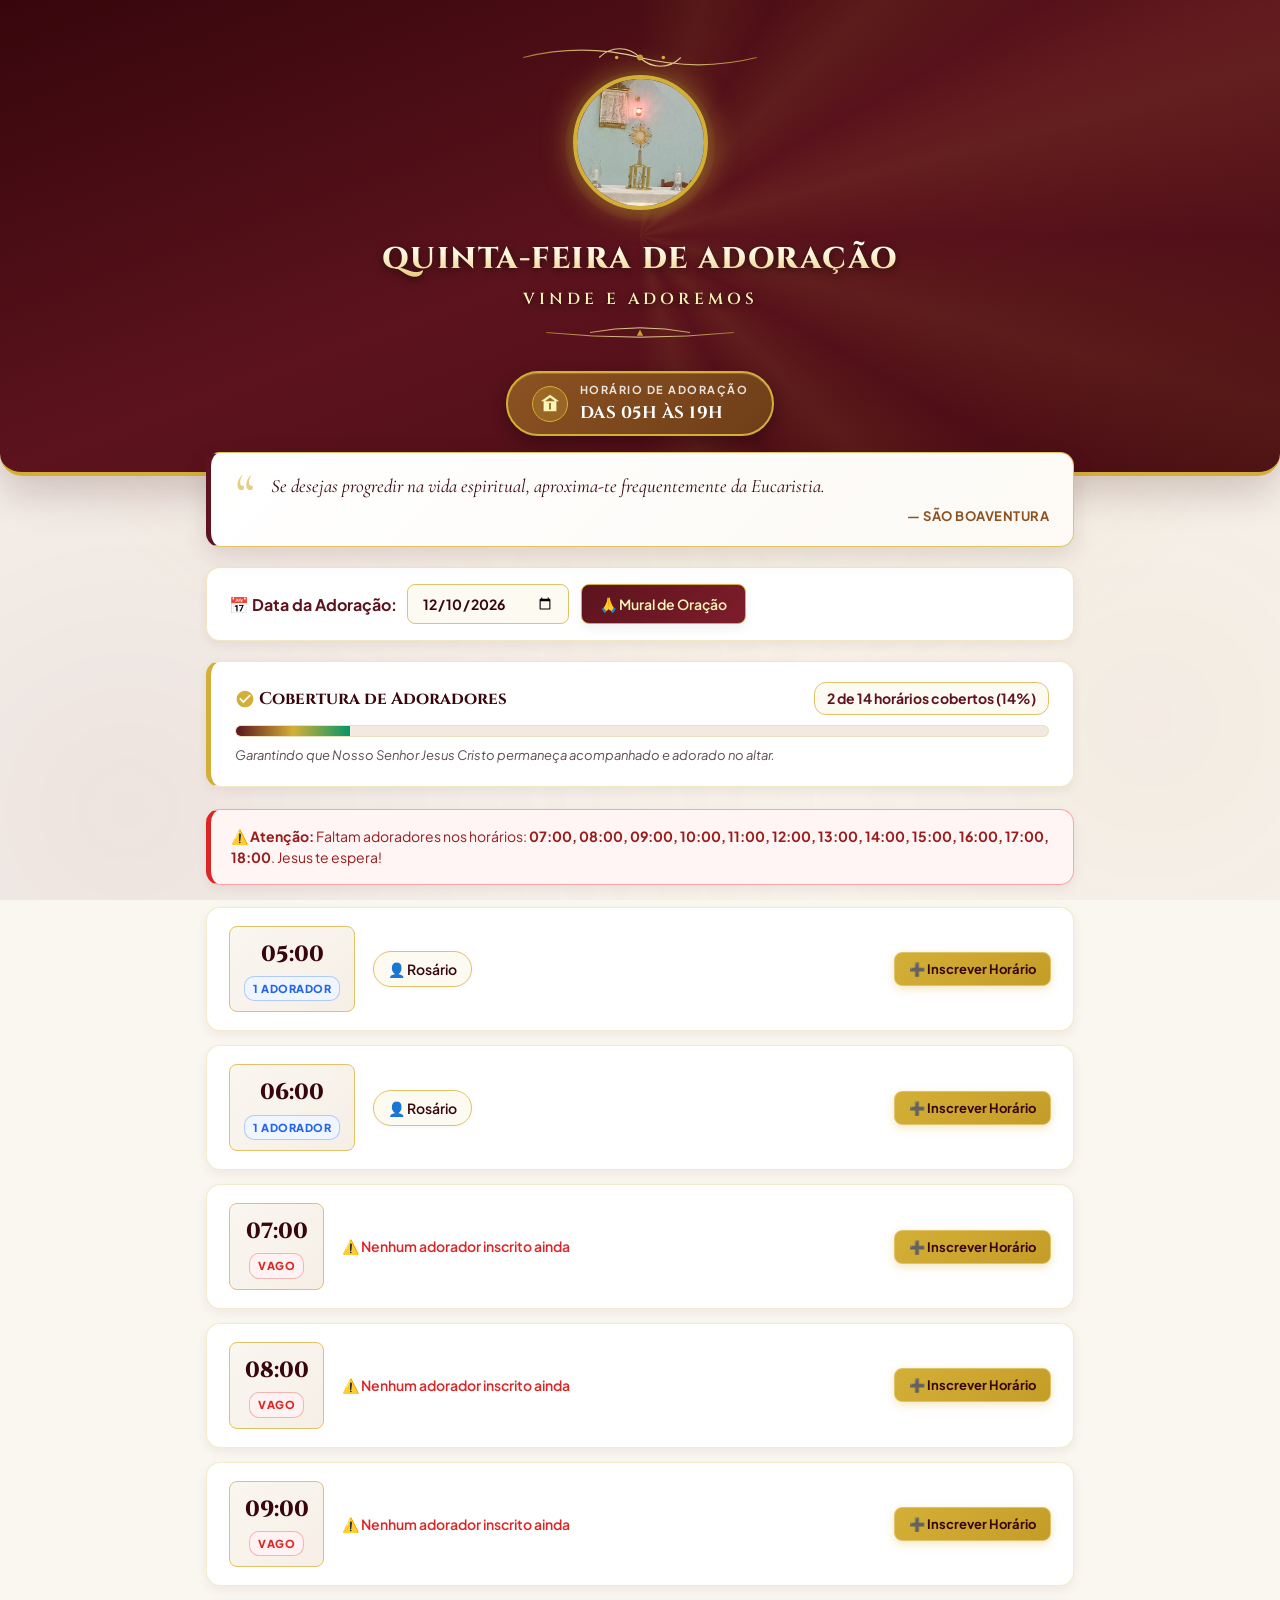
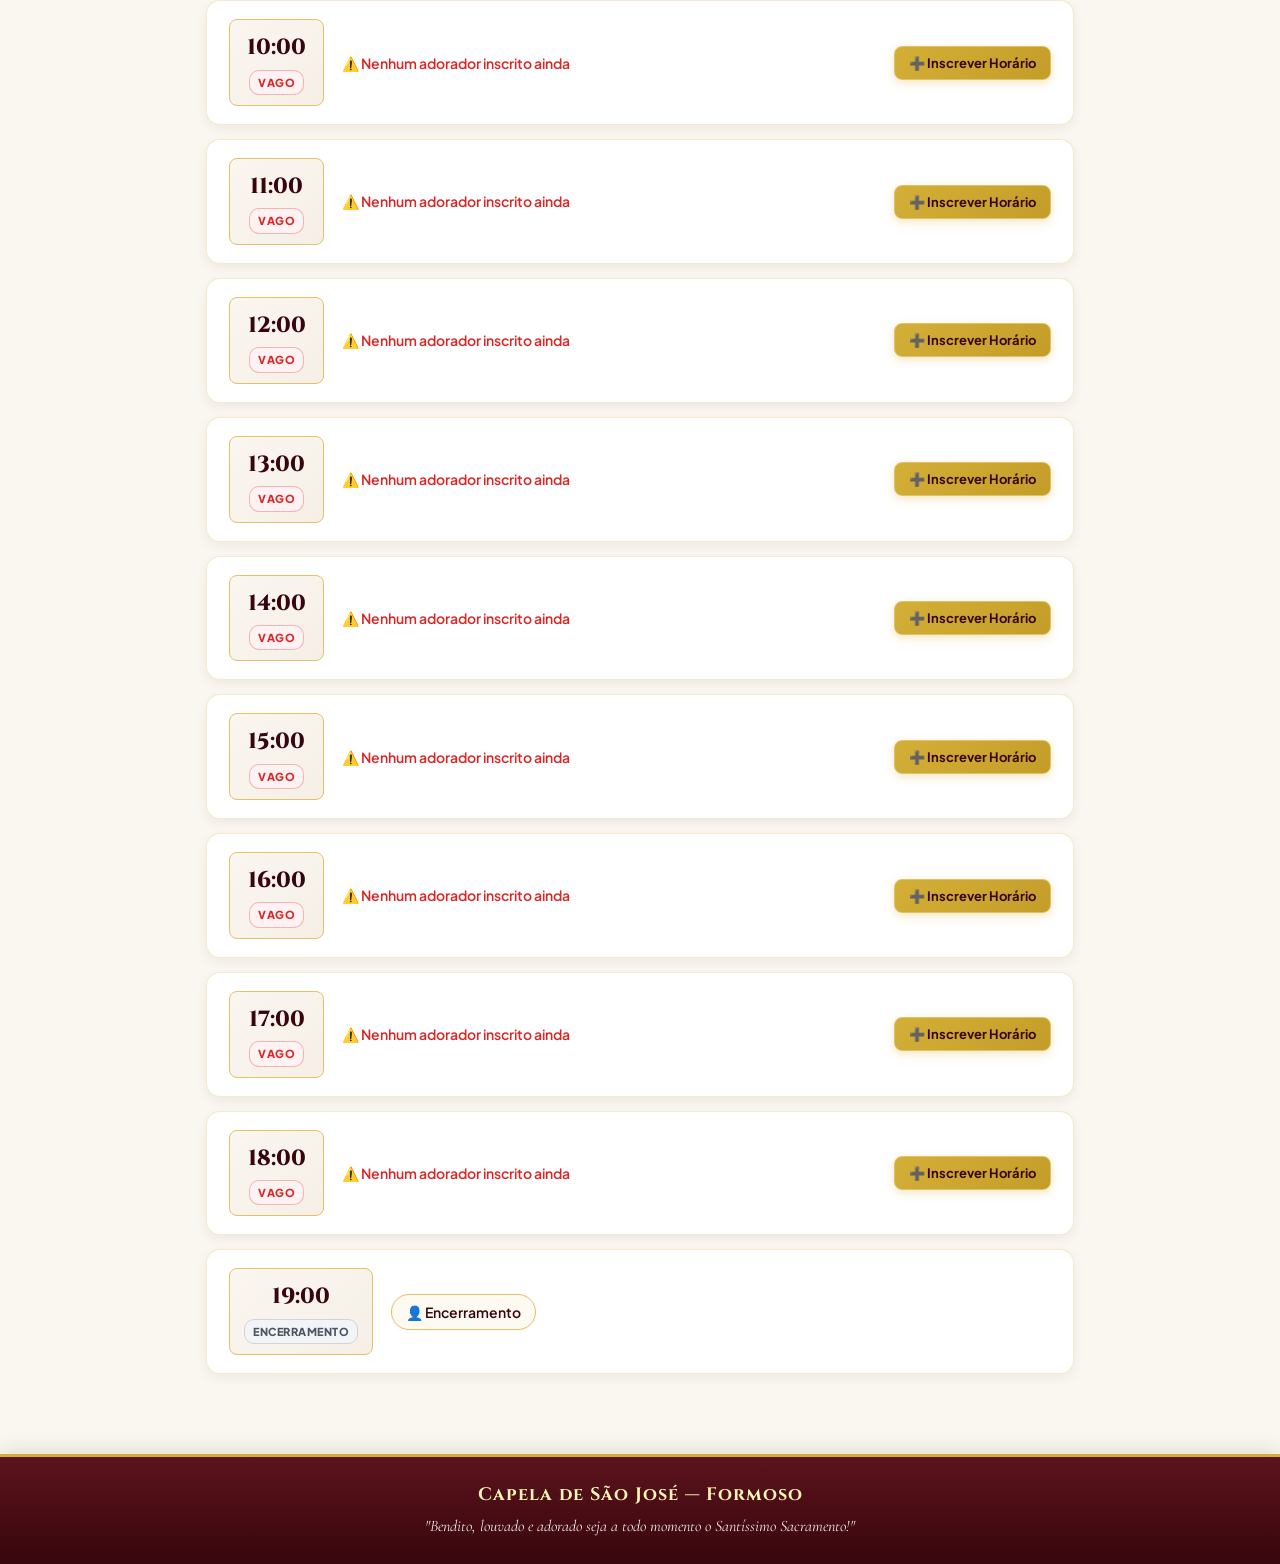
==== index.html @ 73088eb5 "Add Mural de Oracao feature" ====
<!DOCTYPE html>
<html lang="pt-BR">
<head>
  <meta charset="UTF-8">
  <meta name="viewport" content="width=device-width, initial-scale=1.0, maximum-scale=1.0, user-scalable=no">
  <title>Quinta-feira de Adoração - Capela de São José (Formoso)</title>
  <meta name="description" content="Escala de Horários de Adoração ao Santíssimo Sacramento - Capela de São José (Comunidade do Formoso)">
  <meta name="theme-color" content="#4a0a13">
  <meta name="apple-mobile-web-app-capable" content="yes">
  <meta name="apple-mobile-web-app-status-bar-style" content="black-translucent">
  <meta name="apple-mobile-web-app-title" content="Adoração Formoso">
  <link rel="apple-touch-icon" href="assets/custodia.jpg">
  <link rel="preconnect" href="https://fonts.googleapis.com">
  <link rel="preconnect" href="https://fonts.gstatic.com" crossorigin>
  <link href="https://fonts.googleapis.com/css2?family=Cinzel:wght@500;600;700;800;900&family=Cormorant+Garamond:ital,wght@0,500;0,600;0,700;1,400;1,600&family=Plus+Jakarta+Sans:wght@400;500;600;700&display=swap" rel="stylesheet">
  <link rel="stylesheet" href="css/styles.css">
  <link rel="icon" href="assets/custodia.jpg" type="image/jpeg">
</head>
<body>

  <!-- Header Banner with Sacred Monstrance & Arabesques -->
  <header class="header-banner">
    <div class="divine-rays"></div>
    <div class="header-content">
      
      <!-- Top Flourish -->
      <div class="flourish-divider">
        <svg viewBox="0 0 500 60" class="svg-flourish">
          <path d="M 50,30 Q 150,5 250,30 Q 350,55 450,30 M 180,30 C 200,10 230,10 250,30 C 270,50 300,50 320,30" stroke="url(#goldGrad)" stroke-width="2" fill="none"/>
          <circle cx="250" cy="30" r="5" fill="#d4af37"/>
          <circle cx="210" cy="30" r="3" fill="#e5be48"/>
          <circle cx="290" cy="30" r="3" fill="#e5be48"/>
          <defs>
            <linearGradient id="goldGrad" x1="0%" y1="0%" x2="100%" y2="0%">
              <stop offset="0%" stop-color="#b38728"/>
              <stop offset="50%" stop-color="#fbf5b7"/>
              <stop offset="100%" stop-color="#b38728"/>
            </linearGradient>
          </defs>
        </svg>
      </div>

      <div class="monstrance-container">
        <div class="monstrance-halo"></div>
        <img src="assets/custodia.jpg" alt="Santíssimo Sacramento - Custódia de Adoração" class="monstrance-img">
      </div>

      <h1 class="header-title">Quinta-feira de Adoração</h1>
      <div class="header-subtitle-wrapper">
        <span class="vinde-adoremos">VINDE E ADOREMOS</span>
        <div id="adminHeaderBadge" style="display: none;" class="admin-badge">🔑 Painel do Administrador</div>
      </div>

      <!-- Bottom Flourish -->
      <div class="flourish-divider bottom-flourish">
        <svg viewBox="0 0 500 40" class="svg-flourish">
          <path d="M 100,20 Q 250,35 400,20 M 170,20 Q 250,5 330,20" stroke="url(#goldGrad)" stroke-width="1.5" fill="none"/>
          <polygon points="250,15 255,25 245,25" fill="#d4af37"/>
        </svg>
      </div>

      <!-- Schedule Pill Badge from Photo -->
      <div class="schedule-pill-badge">
        <div class="pill-icon">
          <svg viewBox="0 0 24 24" width="22" height="22" fill="currentColor">
            <path d="M12 2L2 9h3v11h14V9h3L12 2zm0 2.8L17.5 9H6.5L12 4.8zM11 11h2v7h-2v-7z"/>
          </svg>
        </div>
        <div class="pill-text">
          <span class="pill-label">HORÁRIO DE ADORAÇÃO</span>
          <span class="pill-time">DAS 05H ÀS 19H</span>
        </div>
      </div>

    </div>
  </header>

  <main class="container">

    <!-- Saint Quote Banner (São Boaventura Inspired by Photo) -->
    <section class="saint-quote-card">
      <div class="quote-icon">“</div>
      <div class="quote-content">
        <p class="quote-text" id="quoteText">Se desejas progredir na vida espiritual, aproxima-te frequentemente da Eucaristia.</p>
        <span class="quote-author" id="quoteAuthor">— São Boaventura</span>
      </div>
      <button id="editQuoteBtn" class="btn-edit-quote" style="display: none;" title="Editar Frase">
        ✏️ Editar Frase
      </button>
    </section>

    <!-- Controls & Actions -->
    <section class="control-bar">
      <div class="control-left">
        <div class="date-selector">
          <label for="adoracaoDate">📅 Data da Adoração:</label>
          <input type="date" id="adoracaoDate">
        </div>
        <button id="viewIntentionsBtn" class="btn btn-mural" title="Ver Pedidos e Intenções de Oração">
          🙏 Mural de Oração
        </button>
      </div>

      <div class="action-buttons" id="adminActionButtons" style="display: none;">
        <button id="shareWpBtn" class="btn btn-whatsapp" title="Compartilhar lista no WhatsApp">
          📱 Enviar no WhatsApp
        </button>
        <button id="resetBtn" class="btn btn-outline btn-reset" title="Restaurar horários padrão">
          🔄 Restaurar
        </button>
      </div>
    </section>

    <!-- Stats & Coverage Progress -->
    <section class="stats-card">
      <div class="stats-header">
        <span class="stats-title">
          <svg viewBox="0 0 24 24" width="20" height="20" fill="#d4af37" style="vertical-align: sub; margin-right: 4px;">
            <path d="M12 2C6.48 2 2 6.48 2 12s4.48 10 10 10 10-4.48 10-10S17.52 2 12 2zm-2 15l-5-5 1.41-1.41L10 14.17l7.59-7.59L19 8l-9 9z"/>
          </svg>
          Cobertura de Adoradores
        </span>
        <span class="stats-count" id="statsCount">Carregando...</span>
      </div>
      <div class="progress-bar-bg">
        <div class="progress-bar-fill" id="progressFill"></div>
      </div>
      <div class="stats-subtext">Garantindo que Nosso Senhor Jesus Cristo permaneça acompanhado e adorado no altar.</div>
    </section>

    <!-- Alert Banner for Missing Hours -->
    <div id="alertBanner" class="alert-divine-card" style="display: none;">
    </div>

    <!-- Time Slots List -->
    <section class="slots-container" id="slotsList">
      <!-- Dynamic slot cards loaded via JS -->
    </section>

  </main>

  <!-- Divine Footer -->
  <footer class="divine-footer">
    <div class="footer-content">
      <p class="chapel-name">Capela de São José — Formoso</p>
      <p class="footer-blessing">"Bendito, louvado e adorado seja a todo momento o Santíssimo Sacramento!"</p>
    </div>
  </footer>

  <!-- Modal Booking Dialog -->
  <div class="modal-overlay" id="bookingModal">
    <div class="modal-card">
      <div class="modal-header">
        <h3>Inscrever-se para a Adoração</h3>
        <button class="close-btn" id="closeModalBtn">&times;</button>
      </div>
      <form id="bookingForm">
        <div class="modal-body">
          <p class="modal-intro">
            Você está se inscrevendo para adorar a Jesus às <strong id="modalSlotTime"></strong>.
          </p>

          <div class="form-group">
            <label for="adorerName">Nome *</label>
            <input type="text" id="adorerName" placeholder="Ex: Maria da Silva" required autocomplete="name">
          </div>

          <div class="form-group">
            <label for="adorerIntention">Intenção de Oração (Opcional)</label>
            <textarea id="adorerIntention" rows="2" placeholder="Ex: Pelas famílias, pelos doentes da nossa comunidade..."></textarea>
          </div>
        </div>
        <div class="modal-footer">
          <button type="button" class="btn btn-outline" id="cancelModalBtn">Cancelar</button>
          <button type="submit" class="btn btn-gold"> Confirmar Agendamento</button>
        </div>
      </form>
    </div>
  </div>

  <!-- Modal Quote Edit Dialog -->
  <div class="modal-overlay" id="quoteModal">
    <div class="modal-card">
      <div class="modal-header">
        <h3>Editar Frase de Oração</h3>
        <button class="close-btn" id="closeQuoteModalBtn">&times;</button>
      </div>
      <form id="quoteForm">
        <div class="modal-body">
          <div class="form-group">
            <label for="editQuoteText">Frase de Inspiração *</label>
            <textarea id="editQuoteText" rows="3" required placeholder="Digite a frase inspiradora..."></textarea>
          </div>

          <div class="form-group">
            <label for="editQuoteAuthor">Autor / Santo *</label>
            <input type="text" id="editQuoteAuthor" required placeholder="Ex: São Padre Pio">
          </div>
        </div>
        <div class="modal-footer">
          <button type="button" class="btn btn-outline" id="cancelQuoteModalBtn">Cancelar</button>
          <button type="submit" class="btn btn-gold">Salvar Frase</button>
        </div>
      </form>
    </div>
  </div>

  <!-- Modal Mural de Oração / Pedidos e Intenções -->
  <div class="modal-overlay" id="intentionsModal">
    <div class="modal-card modal-card-lg">
      <div class="modal-header">
        <h3>🙏 Mural de Pedidos de Oração</h3>
        <button class="close-btn" id="closeIntentionsModalBtn">&times;</button>
      </div>
      <div class="modal-body">
        <!-- Banner de sucesso pós-agendamento -->
        <div id="bookingSuccessNotice" class="booking-success-banner" style="display: none;">
          <div class="success-icon">✨</div>
          <div class="success-text">
            <strong>Inscrição Confirmada!</strong>
            <p>Deus abençoe sua disponibilidade! Durante a sua hora de adoração, coloque em suas preces estas intenções e pedidos de oração da nossa comunidade:</p>
          </div>
        </div>

        <div class="intentions-intro">
          <p class="intentions-subtitle">Intenções registradas para <strong id="intentionsDateLabel"></strong>:</p>
        </div>

        <!-- Lista dinâmica de intenções -->
        <div id="intentionsList" class="intentions-list">
          <!-- Populated by JS -->
        </div>

        <!-- Formulário para incluir novo pedido de oração diretamente -->
        <div class="add-intention-box">
          <h4 class="add-intention-title">🕊️ Deixar um Pedido de Oração</h4>
          <form id="addGeneralIntentionForm">
            <div class="form-group-compact">
              <input type="text" id="generalIntentionName" placeholder="Seu Nome (opcional / anônimo)" class="form-input-sm">
            </div>
            <div class="form-group-compact">
              <textarea id="generalIntentionText" rows="2" placeholder="Escreva aqui sua intenção ou pedido de oração..." required class="form-input-sm"></textarea>
            </div>
            <button type="submit" class="btn btn-gold btn-sm" style="width: 100%; margin-top: 6px;">➕ Registrar Pedido de Oração</button>
          </form>
        </div>
      </div>
      <div class="modal-footer" style="justify-content: space-between;">
        <button type="button" class="btn btn-outline" id="copyIntentionsBtn">📋 Copiar Intenções</button>
        <button type="button" class="btn btn-gold" id="closeIntentionsFooterBtn">Fechar</button>
      </div>
    </div>
  </div>

  <!-- Printable Sheet View -->
  <div class="printable-sheet" id="printableSheet">
    <div style="text-align: center; border-bottom: 2px solid #5c131d; padding-bottom: 12px; margin-bottom: 15px;">
      <img src="assets/custodia.jpg" alt="Logo" class="sheet-header-img" style="max-height: 90px; border-radius: 50%;">
      <h2 style="font-family: 'Cinzel', serif; font-size: 22px; color: #5c131d; margin-top: 6px; text-transform: uppercase;">Quinta-feira de Adoração</h2>
      <p style="font-family: 'Cormorant Garamond', serif; font-style: italic; font-size: 16px; color: #7a1c29;">Vinde e Adoremos — Capela de São José (Formoso)</p>
      <p style="font-weight: bold; margin-top: 6px; font-size: 14px;">Data: <span id="printDateLabel"></span></p>
    </div>

    <table class="sheet-table">
      <thead>
        <tr>
          <th style="width: 25%;">Horário</th>
          <th style="width: 75%;">Adoradores Inscritos</th>
        </tr>
      </thead>
      <tbody id="printTableBody">
        <!-- Rows populated dynamically -->
      </tbody>
    </table>
  </div>

  <script src="js/app.js"></script>
</body>
</html>
---- css/styles.css ----
/* ==========================================================================
   Design System — Quinta-feira de Adoração (Capela de São José - Formoso)
   Inspirado no Ostensório e Arte Sacra Católica
   ========================================================================== */

@import url('https://fonts.googleapis.com/css2?family=Cinzel:wght@500;600;700;800;900&family=Cormorant+Garamond:ital,wght@0,500;0,600;0,700;1,400;1,600&family=Plus+Jakarta+Sans:wght@400;500;600;700&display=swap');

:root {
  /* Sacred Color Palette */
  --sacred-burgundy-dark: #37060c;
  --sacred-burgundy: #5c131d;
  --sacred-burgundy-medium: #7e1d2b;
  --sacred-crimson: #9e2333;
  
  /* Divine Gold Tokens */
  --gold-dark: #a17724;
  --gold-primary: #d4af37;
  --gold-hover: #e5be48;
  --gold-bright: #fbf5b7;
  --gold-amber: #8c5222;
  --gold-light-bg: #fdfaf2;
  --gold-border: #e2c266;
  
  /* Backgrounds & Text */
  --sacred-parchment: #faf6f0;
  --card-bg: #ffffff;
  --text-primary: #2b181b;
  --text-secondary: #5e4c4f;
  --text-muted: #8c7679;
  
  /* Status Colors */
  --status-free: #059669;
  --status-free-bg: #ecfdf5;
  --status-occupied: #2563eb;
  --status-occupied-bg: #eff6ff;
  --status-warning: #dc2626;
  --status-warning-bg: #fef2f2;
  --status-closing: #4b5563;
  
  /* Radii & Shadows */
  --radius-sm: 8px;
  --radius-md: 14px;
  --radius-lg: 22px;
  --radius-pill: 50px;
  
  --shadow-sm: 0 4px 12px rgba(60, 10, 15, 0.06);
  --shadow-md: 0 8px 24px rgba(60, 10, 15, 0.12);
  --shadow-lg: 0 16px 40px rgba(60, 10, 15, 0.2);
  --shadow-gold: 0 0 25px rgba(212, 175, 55, 0.4);
  
  /* Typography */
  --font-serif: 'Cinzel', serif;
  --font-quote: 'Cormorant Garamond', serif;
  --font-sans: 'Plus Jakarta Sans', sans-serif;
}

* {
  box-sizing: border-box;
  margin: 0;
  padding: 0;
}

body {
  font-family: var(--font-sans);
  background-color: var(--sacred-parchment);
  color: var(--text-primary);
  line-height: 1.6;
  min-height: 100vh;
  position: relative;
}

/* Subtle Sacred Background Pattern */
body::before {
  content: "";
  position: fixed;
  top: 0;
  left: 0;
  width: 100%;
  height: 100%;
  background: 
    radial-gradient(circle at 50% 0%, rgba(212, 175, 55, 0.18), transparent 70%),
    radial-gradient(circle at 10% 90%, rgba(92, 19, 29, 0.08), transparent 50%),
    radial-gradient(circle at 90% 80%, rgba(140, 82, 34, 0.06), transparent 50%);
  pointer-events: none;
  z-index: -1;
}

.container {
  max-width: 900px;
  margin: 0 auto;
  padding: 0 16px 40px;
}

/* ==========================================================================
   Header Banner (Sacred Monstrance & Divine Gold Artwork)
   ========================================================================== */

.header-banner {
  background: linear-gradient(160deg, var(--sacred-burgundy-dark) 0%, var(--sacred-burgundy) 50%, #470b13 100%);
  color: #ffffff;
  padding: 40px 20px 36px;
  border-radius: 0 0 var(--radius-lg) var(--radius-lg);
  box-shadow: var(--shadow-lg);
  position: relative;
  overflow: hidden;
  text-align: center;
  border-bottom: 4px solid var(--gold-primary);
}

/* Divine Rays background behind header */
.divine-rays {
  position: absolute;
  top: -50%;
  left: -50%;
  width: 200%;
  height: 200%;
  background: conic-gradient(
    from 0deg,
    transparent 0deg,
    rgba(212, 175, 55, 0.08) 15deg,
    transparent 30deg,
    rgba(212, 175, 55, 0.08) 45deg,
    transparent 60deg,
    rgba(212, 175, 55, 0.08) 75deg,
    transparent 90deg,
    rgba(212, 175, 55, 0.08) 105deg,
    transparent 120deg,
    rgba(212, 175, 55, 0.08) 135deg,
    transparent 150deg,
    rgba(212, 175, 55, 0.08) 165deg,
    transparent 180deg
  );
  animation: rotateRays 90s linear infinite;
  pointer-events: none;
}

@keyframes rotateRays {
  from { transform: rotate(0deg); }
  to { transform: rotate(360deg); }
}

.header-content {
  position: relative;
  z-index: 2;
  display: flex;
  flex-direction: column;
  align-items: center;
}

/* SVG Flourishes */
.flourish-divider {
  width: 100%;
  max-width: 380px;
  height: 35px;
  margin: 0 auto;
  opacity: 0.9;
}

.flourish-divider.bottom-flourish {
  height: 25px;
  margin-top: 4px;
  margin-bottom: 16px;
}

.svg-flourish {
  width: 100%;
  height: 100%;
}

/* Monstrance / Ostensório Image Halo */
.monstrance-container {
  position: relative;
  margin-bottom: 12px;
  display: inline-block;
}

.monstrance-halo {
  position: absolute;
  top: 50%;
  left: 50%;
  transform: translate(-50%, -50%);
  width: 150px;
  height: 150px;
  border-radius: 50%;
  background: radial-gradient(circle, rgba(251, 245, 183, 0.6) 0%, rgba(212, 175, 55, 0.3) 50%, transparent 75%);
  animation: pulseHalo 4s ease-in-out infinite alternate;
  pointer-events: none;
}

@keyframes pulseHalo {
  0% { transform: translate(-50%, -50%) scale(0.95); opacity: 0.7; }
  100% { transform: translate(-50%, -50%) scale(1.15); opacity: 1; }
}

.monstrance-img {
  width: 135px;
  height: 135px;
  object-fit: cover;
  object-position: center 48%;
  border-radius: 50%;
  border: 4px solid var(--gold-primary);
  box-shadow: 0 0 30px rgba(212, 175, 55, 0.6), 0 0 10px rgba(0, 0, 0, 0.4);
  position: relative;
  z-index: 2;
  transition: transform 0.4s ease, box-shadow 0.4s ease;
}

.monstrance-img:hover {
  transform: scale(1.06);
  box-shadow: 0 0 40px rgba(251, 245, 183, 0.8), 0 0 15px rgba(212, 175, 55, 0.8);
}

/* Header Titles inspired by Photo */
.header-title {
  font-family: var(--font-serif);
  font-size: 30px;
  font-weight: 800;
  letter-spacing: 1.5px;
  text-transform: uppercase;
  background: linear-gradient(180deg, #ffffff 0%, #fef5db 40%, #e2c266 100%);
  -webkit-background-clip: text;
  -webkit-text-fill-color: transparent;
  filter: drop-shadow(0 2px 4px rgba(0,0,0,0.6));
  margin-top: 6px;
  margin-bottom: 2px;
}

.header-subtitle-wrapper {
  margin-bottom: 4px;
}

.vinde-adoremos {
  font-family: var(--font-serif);
  font-size: 16px;
  font-weight: 600;
  letter-spacing: 4px;
  color: var(--gold-bright);
  text-transform: uppercase;
  text-shadow: 0 2px 6px rgba(0,0,0,0.6);
}

/* Schedule Pill Badge matching Photo */
.schedule-pill-badge {
  display: inline-flex;
  align-items: center;
  gap: 12px;
  background: linear-gradient(135deg, #8c5222 0%, #6e3e18 100%);
  border: 2px solid var(--gold-primary);
  padding: 8px 24px;
  border-radius: var(--radius-pill);
  box-shadow: 0 6px 16px rgba(0, 0, 0, 0.3), inset 0 1px 0 rgba(255, 255, 255, 0.2);
  margin-top: 10px;
}

.pill-icon {
  width: 36px;
  height: 36px;
  background: rgba(212, 175, 55, 0.25);
  border: 1px solid var(--gold-primary);
  border-radius: 50%;
  display: flex;
  align-items: center;
  justify-content: center;
  color: var(--gold-bright);
  flex-shrink: 0;
}

.pill-text {
  display: flex;
  flex-direction: column;
  text-align: left;
}

.pill-label {
  font-family: var(--font-sans);
  font-size: 11px;
  font-weight: 700;
  letter-spacing: 1.5px;
  color: rgba(255, 255, 255, 0.85);
  text-transform: uppercase;
}

.pill-time {
  font-family: var(--font-serif);
  font-size: 17px;
  font-weight: 700;
  color: #ffffff;
  letter-spacing: 0.5px;
}

/* ==========================================================================
   Saint Quote Card (São Boaventura inspired by Photo)
   ========================================================================== */

.saint-quote-card {
  background: linear-gradient(135deg, #ffffff 0%, #fdfaf5 100%);
  border: 1px solid var(--gold-border);
  border-left: 5px solid var(--sacred-burgundy);
  border-radius: var(--radius-md);
  padding: 20px 24px;
  margin: -24px auto 20px;
  position: relative;
  z-index: 10;
  box-shadow: var(--shadow-md);
  display: flex;
  align-items: flex-start;
  gap: 16px;
}

.quote-icon {
  font-family: var(--font-quote);
  font-size: 60px;
  line-height: 0.7;
  color: var(--gold-primary);
  opacity: 0.6;
  user-select: none;
}

.quote-content {
  flex: 1;
}

.quote-text {
  font-family: var(--font-quote);
  font-size: 19px;
  font-style: italic;
  color: var(--sacred-burgundy-dark);
  line-height: 1.4;
  margin-bottom: 6px;
}

.quote-author {
  display: block;
  text-align: right;
  font-family: var(--font-sans);
  font-size: 13px;
  font-weight: 700;
  color: var(--gold-amber);
  text-transform: uppercase;
  letter-spacing: 0.5px;
}

/* ==========================================================================
   Control Bar (Date & Action Buttons)
   ========================================================================== */

.control-bar {
  display: flex;
  flex-wrap: wrap;
  align-items: center;
  justify-content: space-between;
  gap: 14px;
  background: var(--card-bg);
  padding: 16px 22px;
  border-radius: var(--radius-md);
  margin-bottom: 20px;
  box-shadow: var(--shadow-sm);
  border: 1px solid rgba(212, 175, 55, 0.3);
}

.date-selector {
  display: flex;
  align-items: center;
  gap: 10px;
  font-weight: 700;
  color: var(--sacred-burgundy);
}

.date-selector input[type="date"] {
  padding: 9px 14px;
  border: 1.5px solid var(--gold-border);
  border-radius: var(--radius-sm);
  font-family: var(--font-sans);
  font-size: 14px;
  color: var(--sacred-burgundy-dark);
  background-color: var(--gold-light-bg);
  font-weight: 700;
  cursor: pointer;
  outline: none;
  transition: all 0.2s ease;
}

.date-selector input[type="date"]:focus {
  border-color: var(--sacred-burgundy);
  box-shadow: 0 0 0 3px rgba(92, 19, 29, 0.15);
}

.action-buttons {
  display: flex;
  align-items: center;
  gap: 10px;
  flex-wrap: wrap;
}

/* Buttons */
.btn {
  display: inline-flex;
  align-items: center;
  justify-content: center;
  gap: 8px;
  padding: 10px 18px;
  border-radius: var(--radius-sm);
  font-family: var(--font-sans);
  font-size: 14px;
  font-weight: 700;
  cursor: pointer;
  border: none;
  transition: all 0.25s cubic-bezier(0.4, 0, 0.2, 1);
  text-decoration: none;
  box-shadow: 0 2px 6px rgba(0,0,0,0.06);
}

.btn-gold {
  background: linear-gradient(135deg, var(--gold-primary) 0%, #c49d28 100%);
  color: var(--sacred-burgundy-dark);
  border: 1px solid var(--gold-border);
  box-shadow: 0 3px 10px rgba(212, 175, 55, 0.3);
}

.btn-gold:hover {
  background: linear-gradient(135deg, var(--gold-hover) 0%, var(--gold-primary) 100%);
  transform: translateY(-2px);
  box-shadow: 0 6px 16px rgba(212, 175, 55, 0.4);
}

.btn-whatsapp {
  background: linear-gradient(135deg, #25d366 0%, #1da851 100%);
  color: #ffffff;
  box-shadow: 0 3px 10px rgba(37, 211, 102, 0.3);
}

.btn-whatsapp:hover {
  background: linear-gradient(135deg, #20ba5a 0%, #199443 100%);
  transform: translateY(-2px);
  box-shadow: 0 6px 16px rgba(37, 211, 102, 0.4);
}

.btn-outline {
  background-color: transparent;
  border: 1.5px solid var(--gold-border);
  color: var(--sacred-burgundy);
}

.btn-outline:hover {
  background-color: var(--gold-light-bg);
  border-color: var(--gold-primary);
  transform: translateY(-1px);
}

.btn-reset {
  font-size: 12px;
  padding: 8px 12px;
  opacity: 0.8;
}

.btn-sm {
  padding: 8px 14px;
  font-size: 13px;
}

/* ==========================================================================
   Coverage Stats Card
   ========================================================================== */

.stats-card {
  background: var(--card-bg);
  border-radius: var(--radius-md);
  padding: 20px 24px;
  margin-bottom: 22px;
  box-shadow: var(--shadow-sm);
  border: 1px solid rgba(212, 175, 55, 0.3);
  border-left: 5px solid var(--gold-primary);
}

.stats-header {
  display: flex;
  justify-content: space-between;
  align-items: center;
  margin-bottom: 10px;
}

.stats-title {
  font-family: var(--font-serif);
  font-size: 17px;
  color: var(--sacred-burgundy-dark);
  font-weight: 700;
  display: flex;
  align-items: center;
}

.stats-count {
  font-size: 14px;
  font-weight: 700;
  color: var(--sacred-burgundy);
  background: var(--gold-light-bg);
  padding: 4px 12px;
  border-radius: 12px;
  border: 1px solid var(--gold-border);
}

.progress-bar-bg {
  width: 100%;
  height: 12px;
  background-color: #f2eae0;
  border-radius: 6px;
  overflow: hidden;
  border: 1px solid rgba(212, 175, 55, 0.2);
}

.progress-bar-fill {
  height: 100%;
  background: linear-gradient(90deg, var(--sacred-burgundy), var(--gold-primary), var(--status-free));
  width: 0%;
  transition: width 0.6s cubic-bezier(0.4, 0, 0.2, 1);
}

.stats-subtext {
  font-size: 13px;
  color: var(--text-secondary);
  margin-top: 8px;
  font-style: italic;
}

.alert-divine-card {
  background: #fff5f5;
  border: 1px solid #fca5a5;
  border-left: 5px solid #dc2626;
  border-radius: var(--radius-md);
  padding: 16px 20px;
  color: #991b1b;
  margin-bottom: 22px;
  font-size: 14px;
  line-height: 1.5;
  box-shadow: var(--shadow-sm);
}

/* ==========================================================================
   Schedule Time Slots (Dynamic Cards)
   ========================================================================== */

.slots-container {
  display: flex;
  flex-direction: column;
  gap: 14px;
}

.slot-card {
  background: var(--card-bg);
  border-radius: var(--radius-md);
  padding: 18px 22px;
  box-shadow: var(--shadow-sm);
  display: flex;
  align-items: center;
  justify-content: space-between;
  gap: 18px;
  border: 1px solid rgba(212, 175, 55, 0.25);
  transition: all 0.25s ease;
  position: relative;
}

.slot-card:hover {
  box-shadow: var(--shadow-md);
  border-color: var(--gold-primary);
  transform: translateY(-2px);
}

.slot-time {
  display: flex;
  flex-direction: column;
  align-items: center;
  justify-content: center;
  min-width: 95px;
  padding: 10px 14px;
  background: linear-gradient(135deg, var(--sacred-parchment) 0%, #f5efe6 100%);
  border-radius: var(--radius-sm);
  border: 1.5px solid var(--gold-border);
}

.slot-time-text {
  font-family: var(--font-serif);
  font-size: 22px;
  font-weight: 800;
  color: var(--sacred-burgundy-dark);
}

.slot-info {
  flex: 1;
}

.slot-adorers-list {
  display: flex;
  flex-wrap: wrap;
  gap: 8px;
  align-items: center;
}

.adorer-badge {
  display: inline-flex;
  align-items: center;
  gap: 8px;
  background: var(--gold-light-bg);
  border: 1px solid var(--gold-border);
  padding: 6px 14px;
  border-radius: 20px;
  font-size: 14px;
  font-weight: 600;
  color: var(--sacred-burgundy-dark);
  box-shadow: 0 1px 4px rgba(0,0,0,0.04);
}

.adorer-badge .remove-btn {
  background: none;
  border: none;
  color: #dc2626;
  cursor: pointer;
  font-weight: bold;
  font-size: 16px;
  margin-left: 2px;
  display: inline-flex;
  align-items: center;
  justify-content: center;
  width: 20px;
  height: 20px;
  border-radius: 50%;
  transition: background 0.2s;
}

.adorer-badge .remove-btn:hover {
  background: rgba(220, 38, 38, 0.1);
  color: #991b1b;
}

.slot-empty-msg {
  color: #dc2626;
  font-weight: 600;
  font-size: 14px;
  display: flex;
  align-items: center;
  gap: 6px;
}

.slot-status-tag {
  font-size: 11px;
  font-weight: 800;
  padding: 3px 8px;
  border-radius: 10px;
  text-transform: uppercase;
  letter-spacing: 0.5px;
  margin-top: 4px;
}

.tag-free {
  background-color: var(--status-free-bg);
  color: var(--status-free);
  border: 1px solid rgba(5, 150, 105, 0.3);
}

.tag-occupied {
  background-color: var(--status-occupied-bg);
  color: var(--status-occupied);
  border: 1px solid rgba(37, 99, 235, 0.3);
}

.tag-warning {
  background-color: var(--status-warning-bg);
  color: var(--status-warning);
  border: 1px solid rgba(220, 38, 38, 0.3);
}

.tag-closing {
  background-color: #f3f4f6;
  color: var(--status-closing);
  border: 1px solid #d1d5db;
}

/* ==========================================================================
   Divine Footer Banner (Capela de São José - Formoso)
   ========================================================================== */

.divine-footer {
  background: linear-gradient(180deg, var(--sacred-burgundy) 0%, var(--sacred-burgundy-dark) 100%);
  color: #ffffff;
  text-align: center;
  padding: 24px 20px;
  margin-top: 40px;
  border-top: 3px solid var(--gold-primary);
  box-shadow: 0 -4px 20px rgba(0,0,0,0.1);
}

.chapel-name {
  font-family: var(--font-serif);
  font-size: 18px;
  font-weight: 700;
  color: var(--gold-bright);
  letter-spacing: 1px;
  margin-bottom: 4px;
}

.footer-blessing {
  font-family: var(--font-quote);
  font-size: 16px;
  font-style: italic;
  opacity: 0.9;
}

/* ==========================================================================
   Modal Dialog
   ========================================================================== */

.modal-overlay {
  position: fixed;
  top: 0;
  left: 0;
  width: 100vw;
  height: 100vh;
  height: 100dvh;
  background: rgba(35, 6, 12, 0.7);
  backdrop-filter: blur(5px);
  z-index: 1000;
  display: flex;
  align-items: center;
  justify-content: center;
  padding: 16px;
  opacity: 0;
  pointer-events: none;
  transition: opacity 0.25s ease;
}

.modal-overlay.active {
  opacity: 1;
  pointer-events: auto;
}

.modal-card {
  background: var(--card-bg);
  border-radius: var(--radius-lg);
  max-width: 480px;
  width: 100%;
  box-shadow: var(--shadow-lg);
  border: 2px solid var(--gold-primary);
  overflow: hidden;
  transform: translateY(20px);
  transition: transform 0.25s ease;
  display: flex;
  flex-direction: column;
  max-height: min(90vh, 90dvh);
}

.modal-card form {
  display: flex;
  flex-direction: column;
  flex: 1;
  min-height: 0;
  overflow: hidden;
}

.modal-overlay.active .modal-card {
  transform: translateY(0);
}

.modal-header {
  background: linear-gradient(135deg, var(--sacred-burgundy-dark) 0%, var(--sacred-burgundy) 100%);
  color: #ffffff;
  padding: 18px 24px;
  display: flex;
  justify-content: space-between;
  align-items: center;
  border-bottom: 2px solid var(--gold-primary);
  flex-shrink: 0;
}

.modal-header h3 {
  font-family: var(--font-serif);
  color: var(--gold-bright);
  font-size: 20px;
  letter-spacing: 0.5px;
}

.close-btn {
  background: none;
  border: none;
  color: #ffffff;
  font-size: 24px;
  cursor: pointer;
  line-height: 1;
}

.modal-body {
  padding: 20px 24px;
  overflow-y: auto;
  flex: 1;
  min-height: 0;
  -webkit-overflow-scrolling: touch;
}

.modal-intro {
  margin-bottom: 16px;
  color: var(--text-secondary);
  font-size: 15px;
}

.modal-intro strong {
  color: var(--sacred-burgundy);
  font-family: var(--font-serif);
  font-size: 18px;
}

.form-group {
  margin-bottom: 16px;
}

.form-group label {
  display: block;
  font-weight: 700;
  margin-bottom: 6px;
  color: var(--sacred-burgundy-dark);
  font-size: 14px;
}

.form-group input, .form-group textarea {
  width: 100%;
  padding: 12px 14px;
  border: 1.5px solid var(--gold-border);
  border-radius: var(--radius-sm);
  font-family: var(--font-sans);
  font-size: 15px;
  outline: none;
  background-color: var(--gold-light-bg);
  transition: all 0.2s;
}

.form-group input:focus, .form-group textarea:focus {
  border-color: var(--sacred-burgundy);
  background-color: #ffffff;
  box-shadow: 0 0 0 3px rgba(92, 19, 29, 0.12);
}

.form-help {
  font-size: 12px;
  color: var(--text-muted);
  margin-top: 4px;
}

.modal-footer {
  padding: 14px 24px 20px;
  display: flex;
  justify-content: flex-end;
  gap: 12px;
  flex-shrink: 0;
  background: var(--card-bg);
}

/* ==========================================================================
   Printable Sheet (Matches Reference & Clean Print Layout)
   ========================================================================== */

.printable-sheet {
  display: none;
  background: #ffffff;
  padding: 24px;
  margin-top: 30px;
  border: 2px solid #5c131d;
}

.sheet-table {
  width: 100%;
  border-collapse: collapse;
  margin-top: 14px;
}

.sheet-table th, .sheet-table td {
  border: 1px solid #5c131d;
  padding: 10px 14px;
  text-align: center;
  font-size: 15px;
}

.sheet-table th {
  background-color: #5c131d;
  color: #ffffff;
  font-family: var(--font-serif);
  font-size: 17px;
  font-weight: bold;
}

@media print {
  body {
    background: white;
    color: black;
  }
  .header-banner, .saint-quote-card, .control-bar, .stats-card, .slots-container, .modal-overlay, footer {
    display: none !important;
  }
  .printable-sheet {
    display: block !important;
  }
}

/* ==========================================================================
   Responsive Mobile Optimization
   ========================================================================== */

@media (max-width: 600px) {
  .header-banner {
    padding: 28px 16px 24px;
  }
  
  .monstrance-img {
    width: 100px;
    height: 100px;
  }

  .monstrance-halo {
    width: 120px;
    height: 120px;
  }

  .header-title {
    font-size: 22px;
  }

  .vinde-adoremos {
    font-size: 13px;
    letter-spacing: 2.5px;
  }

  .schedule-pill-badge {
    padding: 6px 18px;
  }

  .pill-time {
    font-size: 15px;
  }

  .saint-quote-card {
    margin-top: -16px;
    padding: 16px 18px;
    gap: 12px;
  }

  .quote-text {
    font-size: 16px;
  }

  .control-bar {
    flex-direction: column;
    align-items: stretch;
    padding: 14px;
  }

  .date-selector {
    justify-content: space-between;
    width: 100%;
  }

  .date-selector input[type="date"] {
    flex: 1;
    font-size: 15px;
  }

  .action-buttons {
    display: grid;
    grid-template-columns: 1fr 1fr;
    gap: 10px;
    width: 100%;
  }

  .action-buttons .btn {
    font-size: 13px;
    padding: 12px 10px;
    min-height: 48px;
  }

  .btn-reset {
    grid-column: span 2;
  }

  .slot-card {
    flex-direction: column;
    align-items: stretch;
    padding: 16px;
    gap: 14px;
  }

  .slot-time {
    width: 100%;
    flex-direction: row;
    justify-content: space-between;
    padding: 10px 16px;
  }

  .slot-time-text {
    font-size: 24px;
  }

  .slot-actions {
    width: 100%;
  }

  .slot-actions .btn {
    width: 100%;
    padding: 14px;
    font-size: 15px;
    min-height: 48px;
  }

  .modal-overlay {
    padding: 10px;
    align-items: center;
    justify-content: center;
  }

  .modal-card {
    border-radius: var(--radius-md);
    margin: 0;
    max-height: calc(100dvh - 20px);
    max-height: calc(100vh - 20px);
    width: 100%;
  }

  .modal-header {
    padding: 12px 16px;
  }

  .modal-header h3 {
    font-size: 16px;
  }

  .modal-body {
    padding: 14px 16px;
    overflow-y: auto;
    -webkit-overflow-scrolling: touch;
  }

  .modal-intro {
    margin-bottom: 10px;
    font-size: 13.5px;
    line-height: 1.35;
  }

  .modal-intro strong {
    font-size: 15px;
  }

  .form-group {
    margin-bottom: 10px;
  }

  .form-group label {
    font-size: 13px;
    margin-bottom: 4px;
  }

  .form-group input, .form-group textarea {
    font-size: 16px; /* Prevents auto-zoom on iOS Safari */
    padding: 9px 11px;
  }

  .form-group textarea {
    min-height: 48px;
    max-height: 70px;
  }

  .modal-footer {
    padding: 10px 16px 14px;
    gap: 8px;
    display: grid;
    grid-template-columns: 1fr 1fr;
  }

  .modal-footer .btn {
    width: 100%;
    padding: 10px 6px;
    font-size: 13.5px;
    min-height: 44px;
    display: flex;
    align-items: center;
    justify-content: center;
    text-align: center;
    white-space: nowrap;
  }
}

/* Admin Mode Styles */
.admin-badge {
  display: inline-block;
  background: rgba(212, 175, 55, 0.2);
  border: 1px solid var(--gold-border);
  color: #fbf5b7;
  padding: 4px 14px;
  border-radius: 20px;
  font-size: 12px;
  font-weight: 600;
  margin-top: 10px;
  letter-spacing: 0.5px;
}

.btn-edit-quote {
  background: rgba(255, 255, 255, 0.8);
  border: 1px solid var(--gold-border);
  color: var(--sacred-burgundy);
  font-size: 12px;
  font-weight: 600;
  padding: 6px 12px;
  border-radius: 6px;
  cursor: pointer;
  margin-top: 12px;
  transition: all 0.2s ease;
  display: inline-flex;
  align-items: center;
  gap: 4px;
}

.btn-edit-quote:hover {
  background: var(--gold-light-bg);
  border-color: var(--gold-primary);
  transform: translateY(-1px);
}

/* ==========================================================================
   Mural de Oração & Pedidos (Branch Teste)
   ========================================================================== */

.control-left {
  display: flex;
  align-items: center;
  gap: 12px;
  flex-wrap: wrap;
}

.btn-mural {
  background: linear-gradient(135deg, var(--sacred-burgundy) 0%, var(--sacred-burgundy-medium) 100%);
  color: var(--gold-bright);
  border: 1px solid var(--gold-primary);
  padding: 10px 18px;
  border-radius: var(--radius-sm);
  font-size: 14px;
  font-weight: 600;
  cursor: pointer;
  box-shadow: var(--shadow-sm);
  transition: all 0.2s ease;
  display: inline-flex;
  align-items: center;
  gap: 6px;
}

.btn-mural:hover {
  background: linear-gradient(135deg, var(--sacred-burgundy-dark) 0%, var(--sacred-burgundy) 100%);
  border-color: var(--gold-hover);
  box-shadow: 0 0 15px rgba(212, 175, 55, 0.3);
  transform: translateY(-1px);
}

.modal-card-lg {
  max-width: 620px;
}

/* Booking Success Notice */
.booking-success-banner {
  background: linear-gradient(135deg, #fefce8 0%, #fef9c3 100%);
  border: 1.5px solid var(--gold-primary);
  border-radius: var(--radius-md);
  padding: 14px 18px;
  margin-bottom: 20px;
  display: flex;
  align-items: flex-start;
  gap: 14px;
  box-shadow: 0 4px 12px rgba(212, 175, 55, 0.15);
}

.booking-success-banner .success-icon {
  font-size: 26px;
  line-height: 1;
}

.booking-success-banner .success-text strong {
  color: var(--sacred-burgundy-dark);
  font-size: 16px;
  display: block;
  margin-bottom: 2px;
}

.booking-success-banner .success-text p {
  color: #713f12;
  font-size: 14px;
  line-height: 1.45;
  margin: 0;
}

/* Intentions List & Cards */
.intentions-intro {
  margin-bottom: 12px;
}

.intentions-subtitle {
  font-size: 14px;
  color: var(--text-secondary);
}

.intentions-list {
  display: flex;
  flex-direction: column;
  gap: 12px;
  max-height: 300px;
  overflow-y: auto;
  padding-right: 4px;
  margin-bottom: 20px;
}

.intention-card {
  background: var(--sacred-parchment);
  border: 1px solid var(--gold-border);
  border-left: 4px solid var(--sacred-burgundy);
  border-radius: var(--radius-sm);
  padding: 14px 16px;
  box-shadow: var(--shadow-sm);
  transition: transform 0.15s ease, border-color 0.15s ease;
}

.intention-card:hover {
  border-color: var(--gold-primary);
  transform: translateX(2px);
}

.intention-card-header {
  display: flex;
  justify-content: space-between;
  align-items: center;
  margin-bottom: 6px;
  gap: 8px;
}

.intention-author {
  color: var(--sacred-burgundy-dark);
  font-size: 14px;
}

.intention-badge {
  background: #fef3c7;
  color: #92400e;
  border: 1px solid #fcd34d;
  font-size: 11px;
  font-weight: 600;
  padding: 2px 8px;
  border-radius: 12px;
  white-space: nowrap;
}

.intention-card-body {
  font-family: var(--font-quote);
  font-size: 16px;
  color: var(--text-primary);
  font-style: italic;
  line-height: 1.5;
}

/* Empty Intentions State */
.empty-intentions-card {
  text-align: center;
  padding: 28px 16px;
  background: #fdfbf7;
  border: 1px dashed var(--gold-border);
  border-radius: var(--radius-md);
}

.empty-intentions-card .empty-icon {
  font-size: 32px;
  margin-bottom: 8px;
}

.empty-intentions-card .empty-title {
  font-weight: 600;
  color: var(--sacred-burgundy-dark);
  margin-bottom: 4px;
}

.empty-intentions-card .empty-desc {
  font-size: 13px;
  color: var(--text-muted);
}

/* Add Intention Box */
.add-intention-box {
  background: #fff;
  border: 1px solid #e5e7eb;
  border-radius: var(--radius-md);
  padding: 16px;
  margin-top: 10px;
}

.add-intention-title {
  font-size: 14px;
  font-weight: 700;
  color: var(--sacred-burgundy);
  margin-bottom: 10px;
}

.form-group-compact {
  margin-bottom: 8px;
}

.form-input-sm {
  width: 100%;
  padding: 8px 12px;
  border: 1px solid #d1d5db;
  border-radius: 6px;
  font-size: 13px;
  font-family: var(--font-sans);
  transition: border-color 0.2s ease;
}

.form-input-sm:focus {
  outline: none;
  border-color: var(--gold-primary);
  box-shadow: 0 0 0 2px rgba(212, 175, 55, 0.2);
}

.btn-sm {
  padding: 8px 14px;
  font-size: 13px;
}
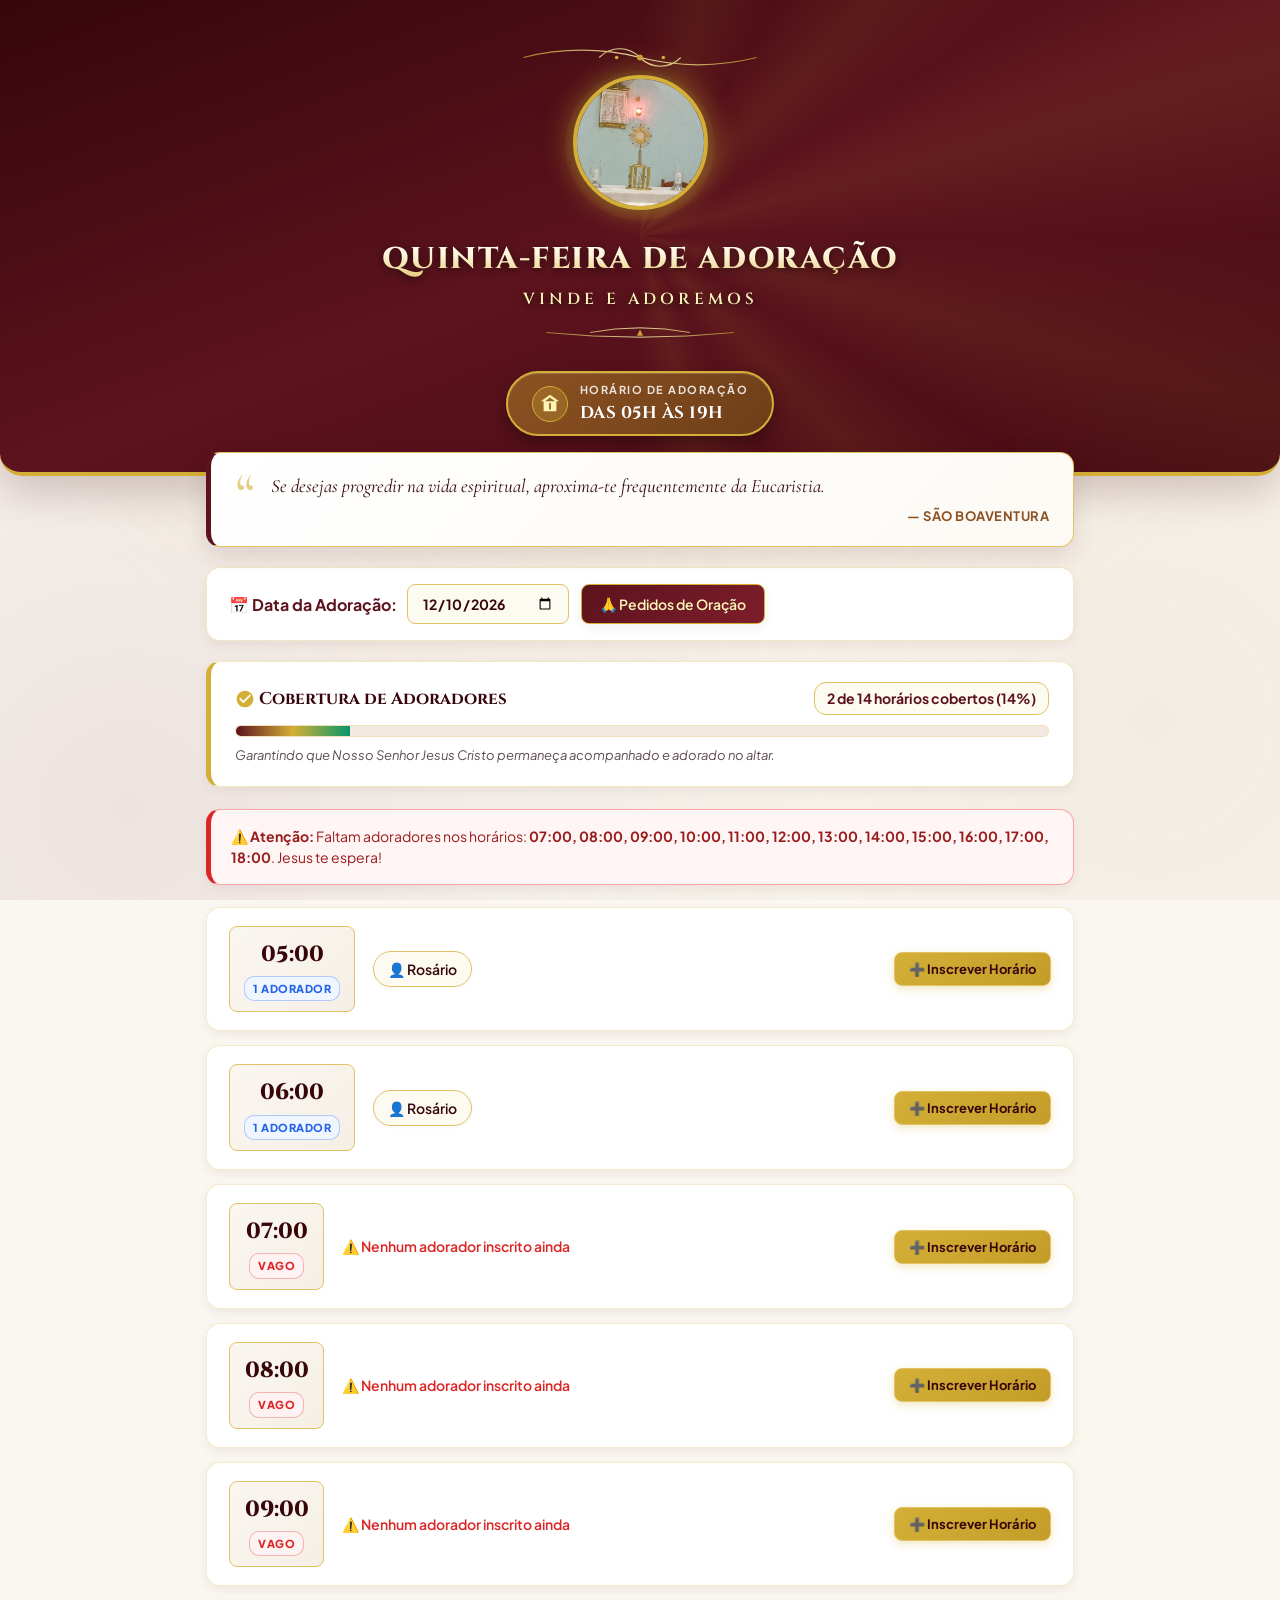
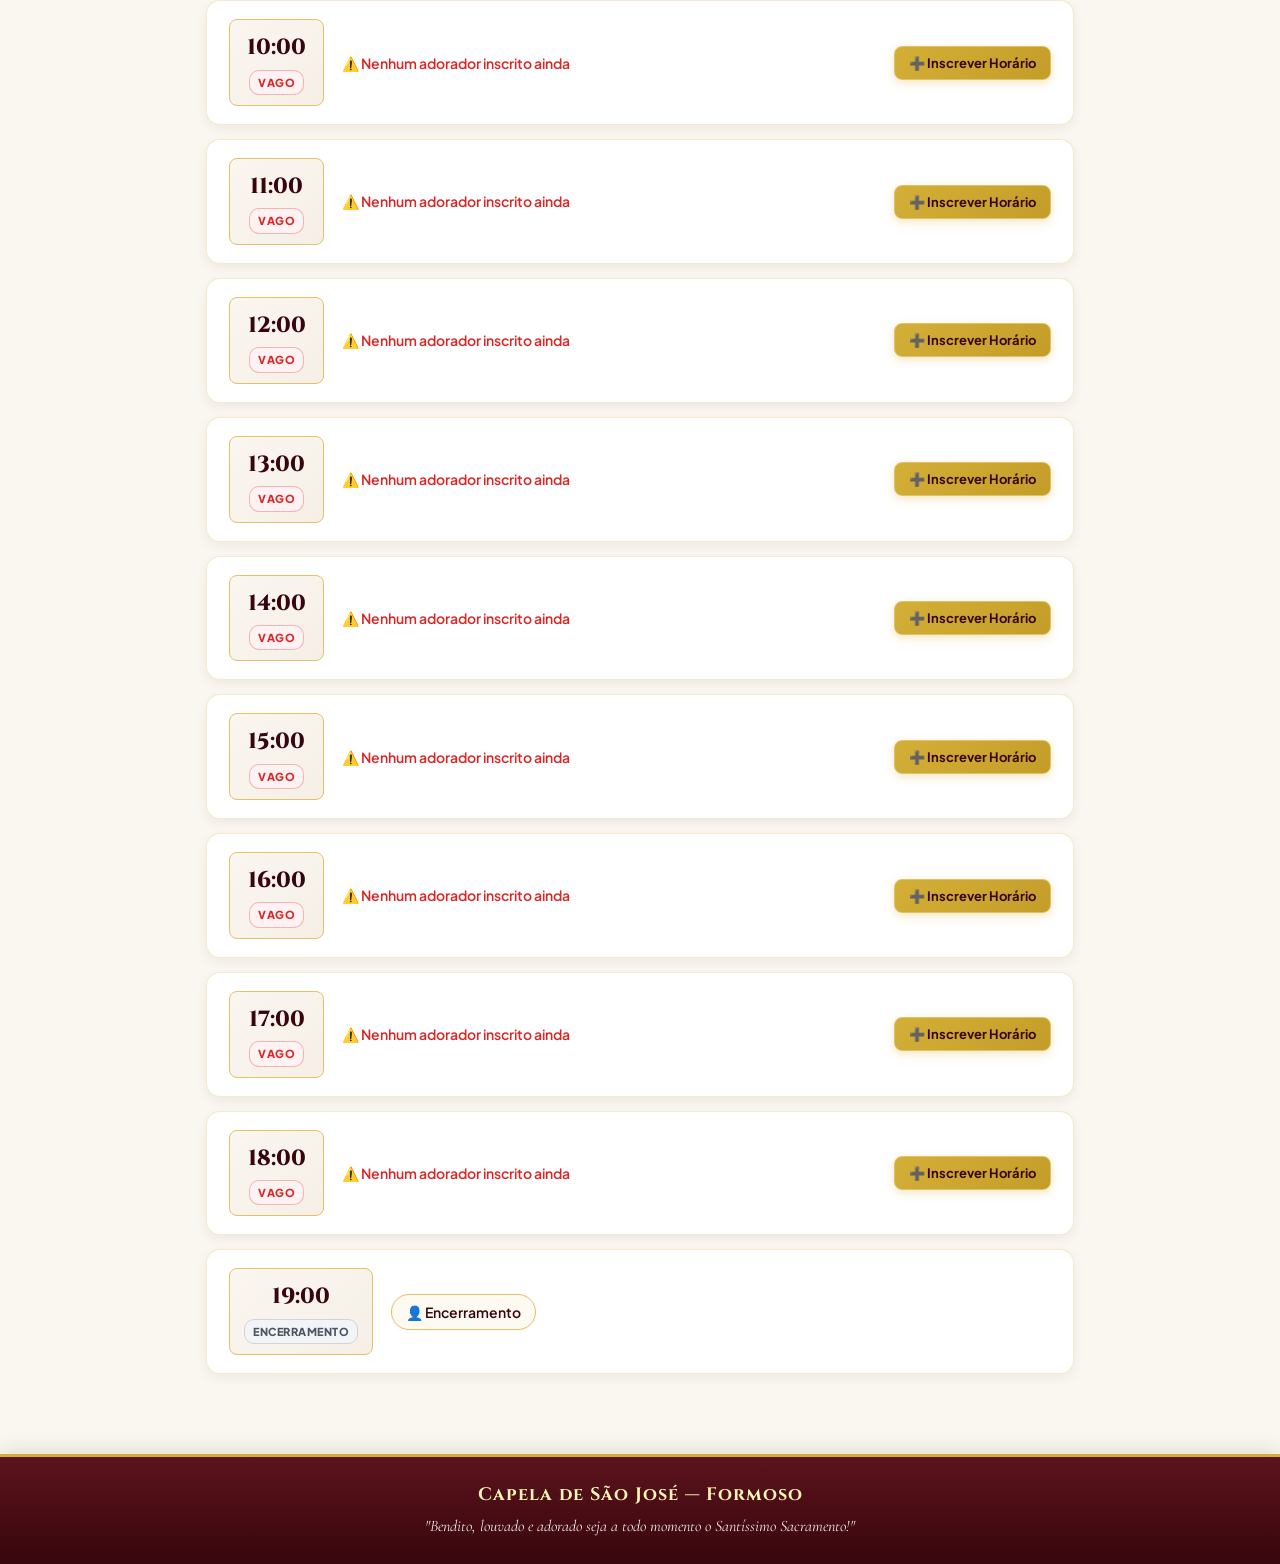
==== commit 1900baae: "painel pedidos0" ====
--- a/index.html
+++ b/index.html
@@ -97,7 +97,7 @@
           <input type="date" id="adoracaoDate">
         </div>
         <button id="viewIntentionsBtn" class="btn btn-mural" title="Ver Pedidos e Intenções de Oração">
-          🙏 Mural de Oração
+          🙏 Pedidos de Oração
         </button>
       </div>
 
@@ -209,7 +209,7 @@
   <div class="modal-overlay" id="intentionsModal">
     <div class="modal-card modal-card-lg">
       <div class="modal-header">
-        <h3>🙏 Mural de Pedidos de Oração</h3>
+        <h3>🙏 Pedidos de Oração</h3>
         <button class="close-btn" id="closeIntentionsModalBtn">&times;</button>
       </div>
       <div class="modal-body">
@@ -223,7 +223,7 @@
         </div>
 
         <div class="intentions-intro">
-          <p class="intentions-subtitle">Intenções registradas para <strong id="intentionsDateLabel"></strong>:</p>
+          <p class="intentions-subtitle">Intenções para <strong id="intentionsDateLabel"></strong>:</p>
         </div>
 
         <!-- Lista dinâmica de intenções -->
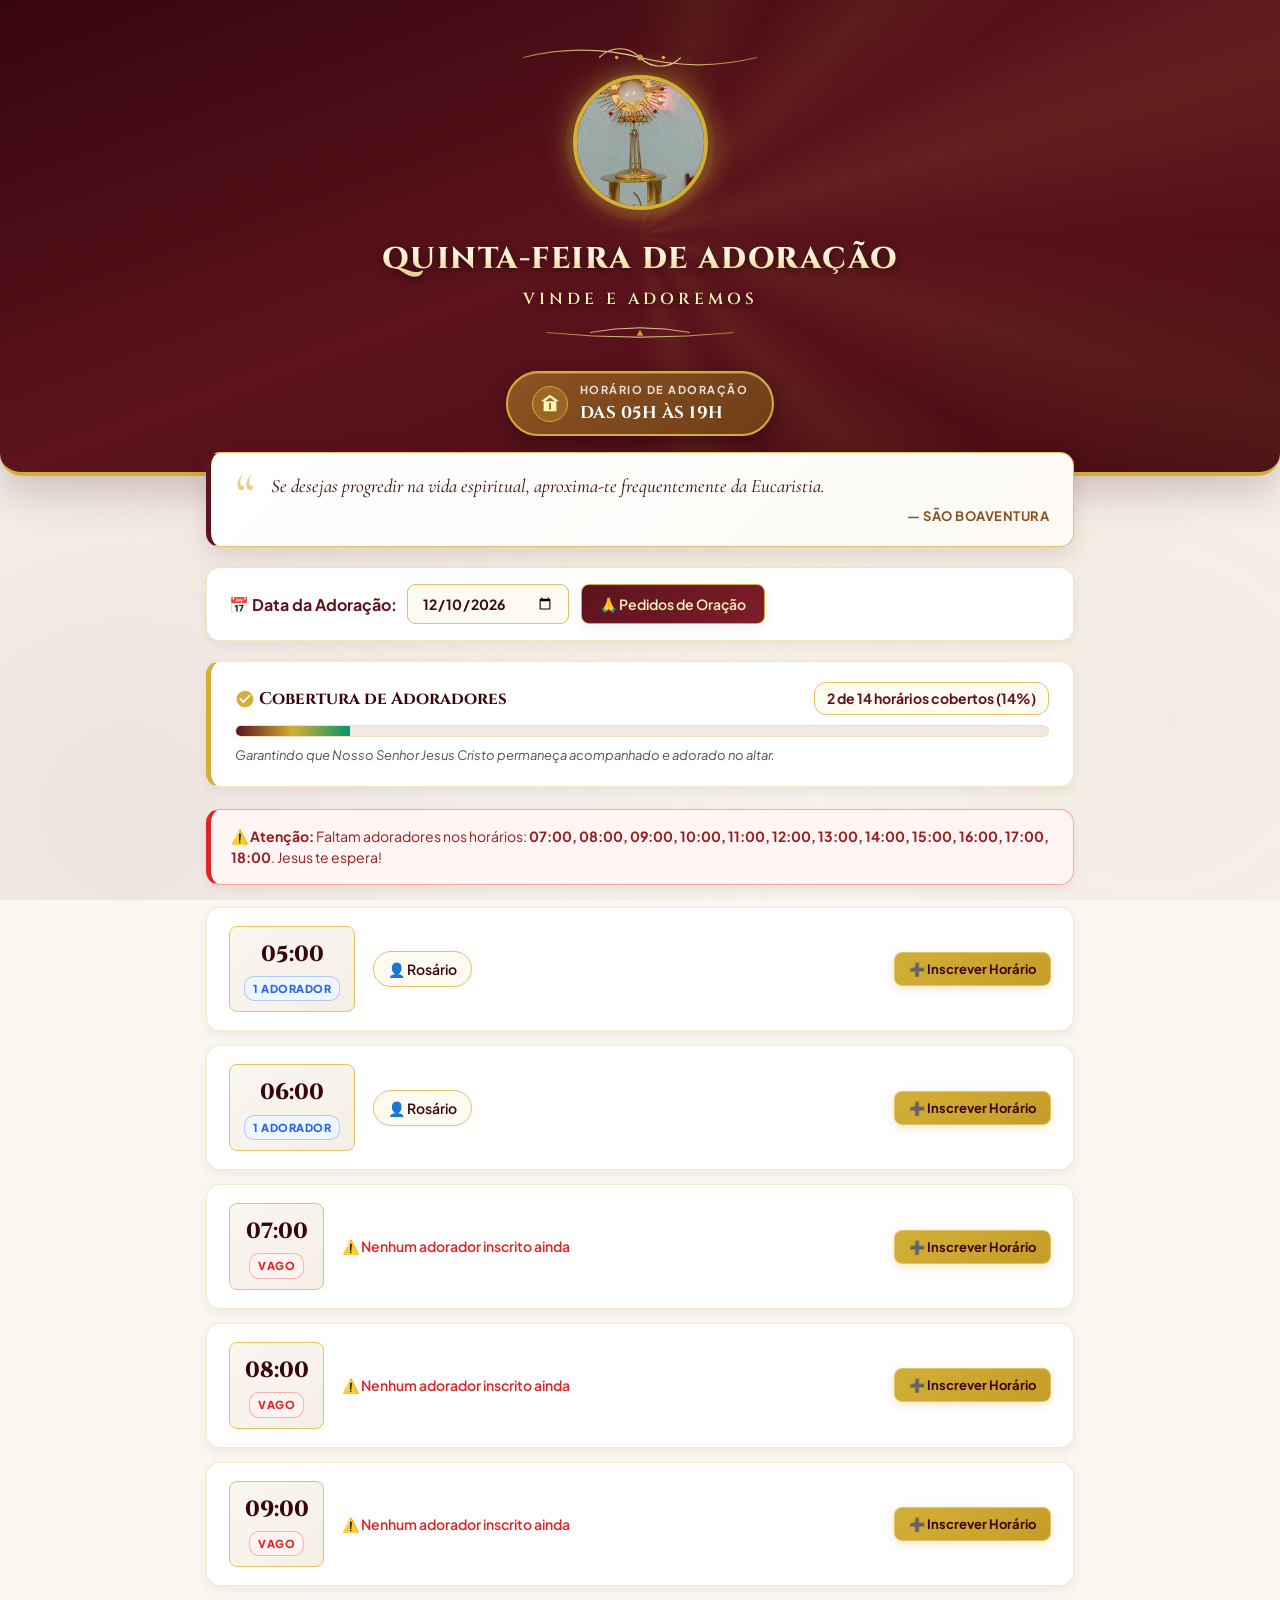
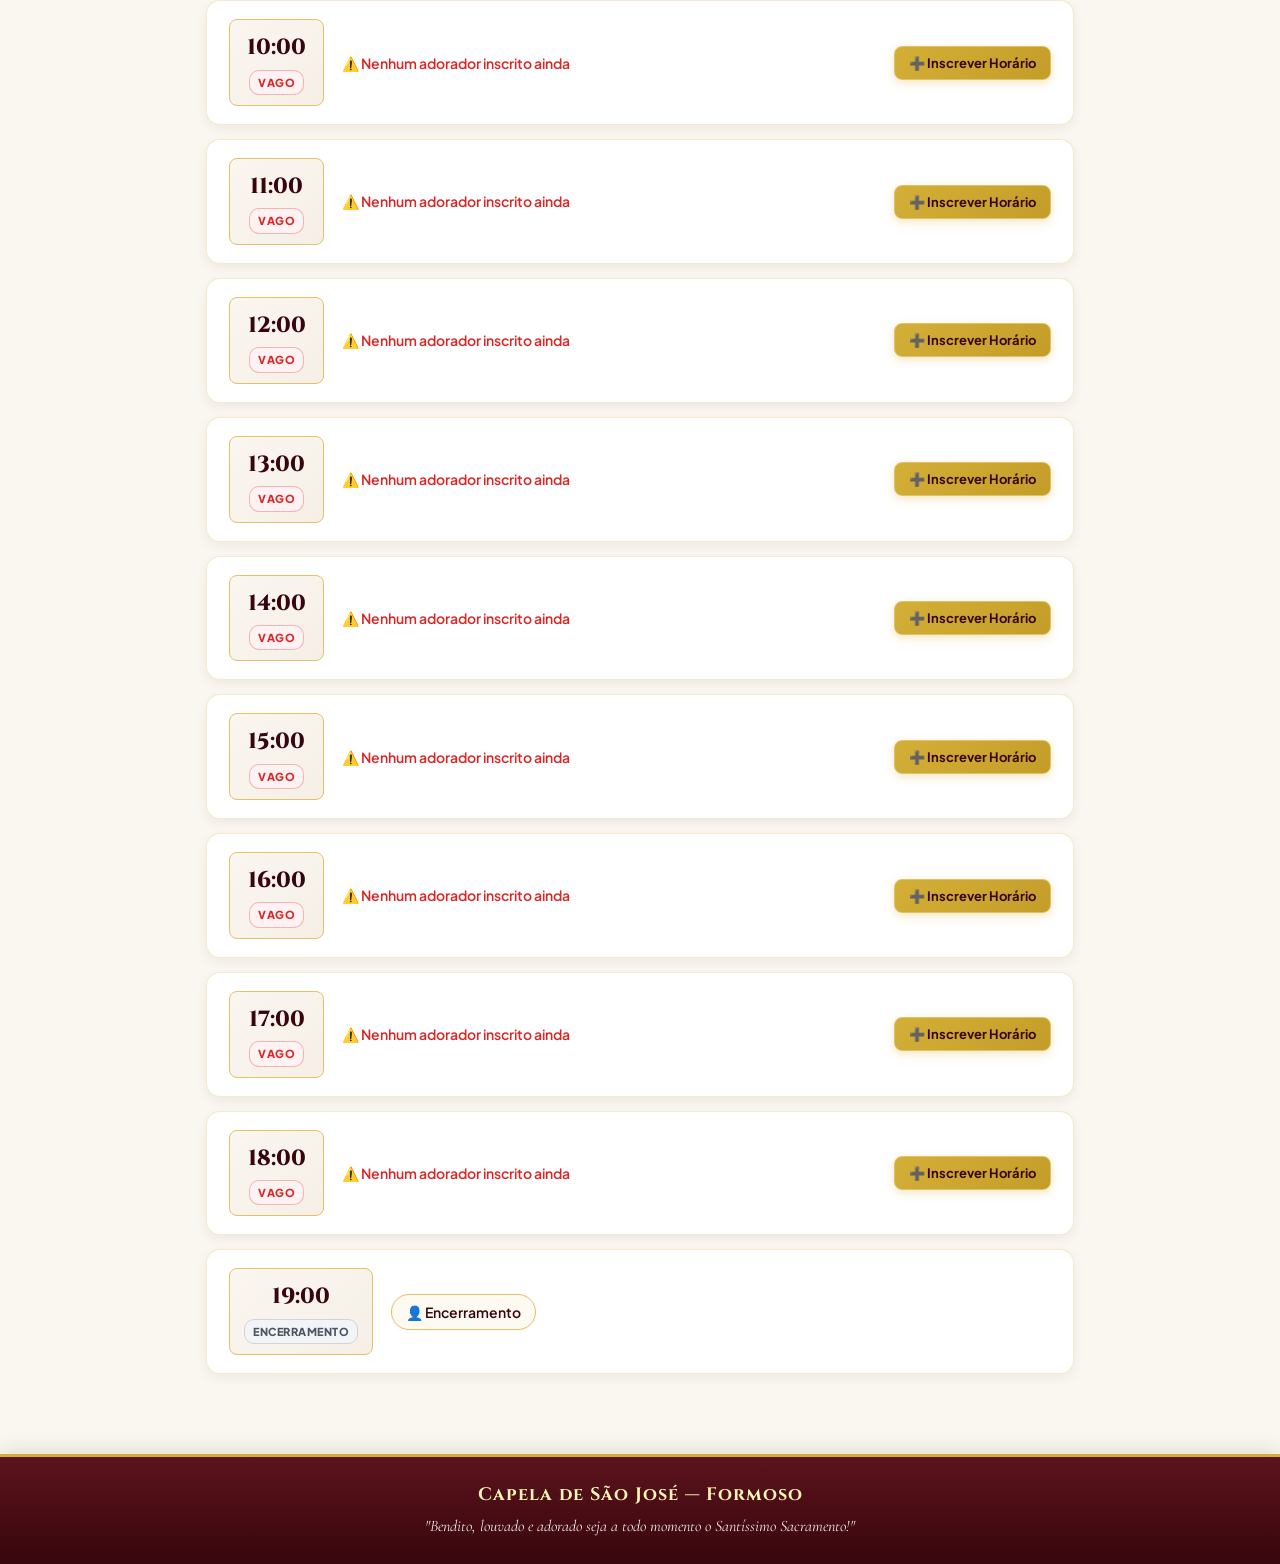
==== commit 07e4f0d1: "foto" ====
--- a/index.html
+++ b/index.html
@@ -1,10 +1,12 @@
 <!DOCTYPE html>
 <html lang="pt-BR">
+
 <head>
   <meta charset="UTF-8">
   <meta name="viewport" content="width=device-width, initial-scale=1.0, maximum-scale=1.0, user-scalable=no">
   <title>Quinta-feira de Adoração - Capela de São José (Formoso)</title>
-  <meta name="description" content="Escala de Horários de Adoração ao Santíssimo Sacramento - Capela de São José (Comunidade do Formoso)">
+  <meta name="description"
+    content="Escala de Horários de Adoração ao Santíssimo Sacramento - Capela de São José (Comunidade do Formoso)">
   <meta name="theme-color" content="#4a0a13">
   <meta name="apple-mobile-web-app-capable" content="yes">
   <meta name="apple-mobile-web-app-status-bar-style" content="black-translucent">
@@ -12,29 +14,33 @@
   <link rel="apple-touch-icon" href="assets/custodia.jpg">
   <link rel="preconnect" href="https://fonts.googleapis.com">
   <link rel="preconnect" href="https://fonts.gstatic.com" crossorigin>
-  <link href="https://fonts.googleapis.com/css2?family=Cinzel:wght@500;600;700;800;900&family=Cormorant+Garamond:ital,wght@0,500;0,600;0,700;1,400;1,600&family=Plus+Jakarta+Sans:wght@400;500;600;700&display=swap" rel="stylesheet">
+  <link
+    href="https://fonts.googleapis.com/css2?family=Cinzel:wght@500;600;700;800;900&family=Cormorant+Garamond:ital,wght@0,500;0,600;0,700;1,400;1,600&family=Plus+Jakarta+Sans:wght@400;500;600;700&display=swap"
+    rel="stylesheet">
   <link rel="stylesheet" href="css/styles.css">
-  <link rel="icon" href="assets/custodia.jpg" type="image/jpeg">
+  <link rel="icon" href="assets/custodia2.jpg" type="image/jpeg">
 </head>
+
 <body>
 
   <!-- Header Banner with Sacred Monstrance & Arabesques -->
   <header class="header-banner">
     <div class="divine-rays"></div>
     <div class="header-content">
-      
+
       <!-- Top Flourish -->
       <div class="flourish-divider">
         <svg viewBox="0 0 500 60" class="svg-flourish">
-          <path d="M 50,30 Q 150,5 250,30 Q 350,55 450,30 M 180,30 C 200,10 230,10 250,30 C 270,50 300,50 320,30" stroke="url(#goldGrad)" stroke-width="2" fill="none"/>
-          <circle cx="250" cy="30" r="5" fill="#d4af37"/>
-          <circle cx="210" cy="30" r="3" fill="#e5be48"/>
-          <circle cx="290" cy="30" r="3" fill="#e5be48"/>
+          <path d="M 50,30 Q 150,5 250,30 Q 350,55 450,30 M 180,30 C 200,10 230,10 250,30 C 270,50 300,50 320,30"
+            stroke="url(#goldGrad)" stroke-width="2" fill="none" />
+          <circle cx="250" cy="30" r="5" fill="#d4af37" />
+          <circle cx="210" cy="30" r="3" fill="#e5be48" />
+          <circle cx="290" cy="30" r="3" fill="#e5be48" />
           <defs>
             <linearGradient id="goldGrad" x1="0%" y1="0%" x2="100%" y2="0%">
-              <stop offset="0%" stop-color="#b38728"/>
-              <stop offset="50%" stop-color="#fbf5b7"/>
-              <stop offset="100%" stop-color="#b38728"/>
+              <stop offset="0%" stop-color="#b38728" />
+              <stop offset="50%" stop-color="#fbf5b7" />
+              <stop offset="100%" stop-color="#b38728" />
             </linearGradient>
           </defs>
         </svg>
@@ -54,8 +60,9 @@
       <!-- Bottom Flourish -->
       <div class="flourish-divider bottom-flourish">
         <svg viewBox="0 0 500 40" class="svg-flourish">
-          <path d="M 100,20 Q 250,35 400,20 M 170,20 Q 250,5 330,20" stroke="url(#goldGrad)" stroke-width="1.5" fill="none"/>
-          <polygon points="250,15 255,25 245,25" fill="#d4af37"/>
+          <path d="M 100,20 Q 250,35 400,20 M 170,20 Q 250,5 330,20" stroke="url(#goldGrad)" stroke-width="1.5"
+            fill="none" />
+          <polygon points="250,15 255,25 245,25" fill="#d4af37" />
         </svg>
       </div>
 
@@ -63,7 +70,7 @@
       <div class="schedule-pill-badge">
         <div class="pill-icon">
           <svg viewBox="0 0 24 24" width="22" height="22" fill="currentColor">
-            <path d="M12 2L2 9h3v11h14V9h3L12 2zm0 2.8L17.5 9H6.5L12 4.8zM11 11h2v7h-2v-7z"/>
+            <path d="M12 2L2 9h3v11h14V9h3L12 2zm0 2.8L17.5 9H6.5L12 4.8zM11 11h2v7h-2v-7z" />
           </svg>
         </div>
         <div class="pill-text">
@@ -81,7 +88,8 @@
     <section class="saint-quote-card">
       <div class="quote-icon">“</div>
       <div class="quote-content">
-        <p class="quote-text" id="quoteText">Se desejas progredir na vida espiritual, aproxima-te frequentemente da Eucaristia.</p>
+        <p class="quote-text" id="quoteText">Se desejas progredir na vida espiritual, aproxima-te frequentemente da
+          Eucaristia.</p>
         <span class="quote-author" id="quoteAuthor">— São Boaventura</span>
       </div>
       <button id="editQuoteBtn" class="btn-edit-quote" style="display: none;" title="Editar Frase">
@@ -115,8 +123,10 @@
     <section class="stats-card">
       <div class="stats-header">
         <span class="stats-title">
-          <svg viewBox="0 0 24 24" width="20" height="20" fill="#d4af37" style="vertical-align: sub; margin-right: 4px;">
-            <path d="M12 2C6.48 2 2 6.48 2 12s4.48 10 10 10 10-4.48 10-10S17.52 2 12 2zm-2 15l-5-5 1.41-1.41L10 14.17l7.59-7.59L19 8l-9 9z"/>
+          <svg viewBox="0 0 24 24" width="20" height="20" fill="#d4af37"
+            style="vertical-align: sub; margin-right: 4px;">
+            <path
+              d="M12 2C6.48 2 2 6.48 2 12s4.48 10 10 10 10-4.48 10-10S17.52 2 12 2zm-2 15l-5-5 1.41-1.41L10 14.17l7.59-7.59L19 8l-9 9z" />
           </svg>
           Cobertura de Adoradores
         </span>
@@ -125,7 +135,8 @@
       <div class="progress-bar-bg">
         <div class="progress-bar-fill" id="progressFill"></div>
       </div>
-      <div class="stats-subtext">Garantindo que Nosso Senhor Jesus Cristo permaneça acompanhado e adorado no altar.</div>
+      <div class="stats-subtext">Garantindo que Nosso Senhor Jesus Cristo permaneça acompanhado e adorado no altar.
+      </div>
     </section>
 
     <!-- Alert Banner for Missing Hours -->
@@ -167,7 +178,8 @@
 
           <div class="form-group">
             <label for="adorerIntention">Intenção de Oração (Opcional)</label>
-            <textarea id="adorerIntention" rows="2" placeholder="Ex: Pelas famílias, pelos doentes da nossa comunidade..."></textarea>
+            <textarea id="adorerIntention" rows="2"
+              placeholder="Ex: Pelas famílias, pelos doentes da nossa comunidade..."></textarea>
           </div>
         </div>
         <div class="modal-footer">
@@ -218,7 +230,8 @@
           <div class="success-icon">✨</div>
           <div class="success-text">
             <strong>Inscrição Confirmada!</strong>
-            <p>Deus abençoe sua disponibilidade! Durante a sua hora de adoração, coloque em suas preces estas intenções e pedidos de oração da nossa comunidade:</p>
+            <p>Deus abençoe sua disponibilidade! Durante a sua hora de adoração, coloque em suas preces estas intenções
+              e pedidos de oração da nossa comunidade:</p>
           </div>
         </div>
 
@@ -236,12 +249,16 @@
           <h4 class="add-intention-title">🕊️ Deixar um Pedido de Oração</h4>
           <form id="addGeneralIntentionForm">
             <div class="form-group-compact">
-              <input type="text" id="generalIntentionName" placeholder="Seu Nome (opcional / anônimo)" class="form-input-sm">
+              <input type="text" id="generalIntentionName" placeholder="Seu Nome (opcional / anônimo)"
+                class="form-input-sm">
             </div>
             <div class="form-group-compact">
-              <textarea id="generalIntentionText" rows="2" placeholder="Escreva aqui sua intenção ou pedido de oração..." required class="form-input-sm"></textarea>
+              <textarea id="generalIntentionText" rows="2"
+                placeholder="Escreva aqui sua intenção ou pedido de oração..." required
+                class="form-input-sm"></textarea>
             </div>
-            <button type="submit" class="btn btn-gold btn-sm" style="width: 100%; margin-top: 6px;">➕ Registrar Pedido de Oração</button>
+            <button type="submit" class="btn btn-gold btn-sm" style="width: 100%; margin-top: 6px;">➕ Registrar Pedido
+              de Oração</button>
           </form>
         </div>
       </div>
@@ -256,8 +273,11 @@
   <div class="printable-sheet" id="printableSheet">
     <div style="text-align: center; border-bottom: 2px solid #5c131d; padding-bottom: 12px; margin-bottom: 15px;">
       <img src="assets/custodia.jpg" alt="Logo" class="sheet-header-img" style="max-height: 90px; border-radius: 50%;">
-      <h2 style="font-family: 'Cinzel', serif; font-size: 22px; color: #5c131d; margin-top: 6px; text-transform: uppercase;">Quinta-feira de Adoração</h2>
-      <p style="font-family: 'Cormorant Garamond', serif; font-style: italic; font-size: 16px; color: #7a1c29;">Vinde e Adoremos — Capela de São José (Formoso)</p>
+      <h2
+        style="font-family: 'Cinzel', serif; font-size: 22px; color: #5c131d; margin-top: 6px; text-transform: uppercase;">
+        Quinta-feira de Adoração</h2>
+      <p style="font-family: 'Cormorant Garamond', serif; font-style: italic; font-size: 16px; color: #7a1c29;">Vinde e
+        Adoremos — Capela de São José (Formoso)</p>
       <p style="font-weight: bold; margin-top: 6px; font-size: 14px;">Data: <span id="printDateLabel"></span></p>
     </div>
 
@@ -276,4 +296,5 @@
 
   <script src="js/app.js"></script>
 </body>
-</html>
+
+</html>
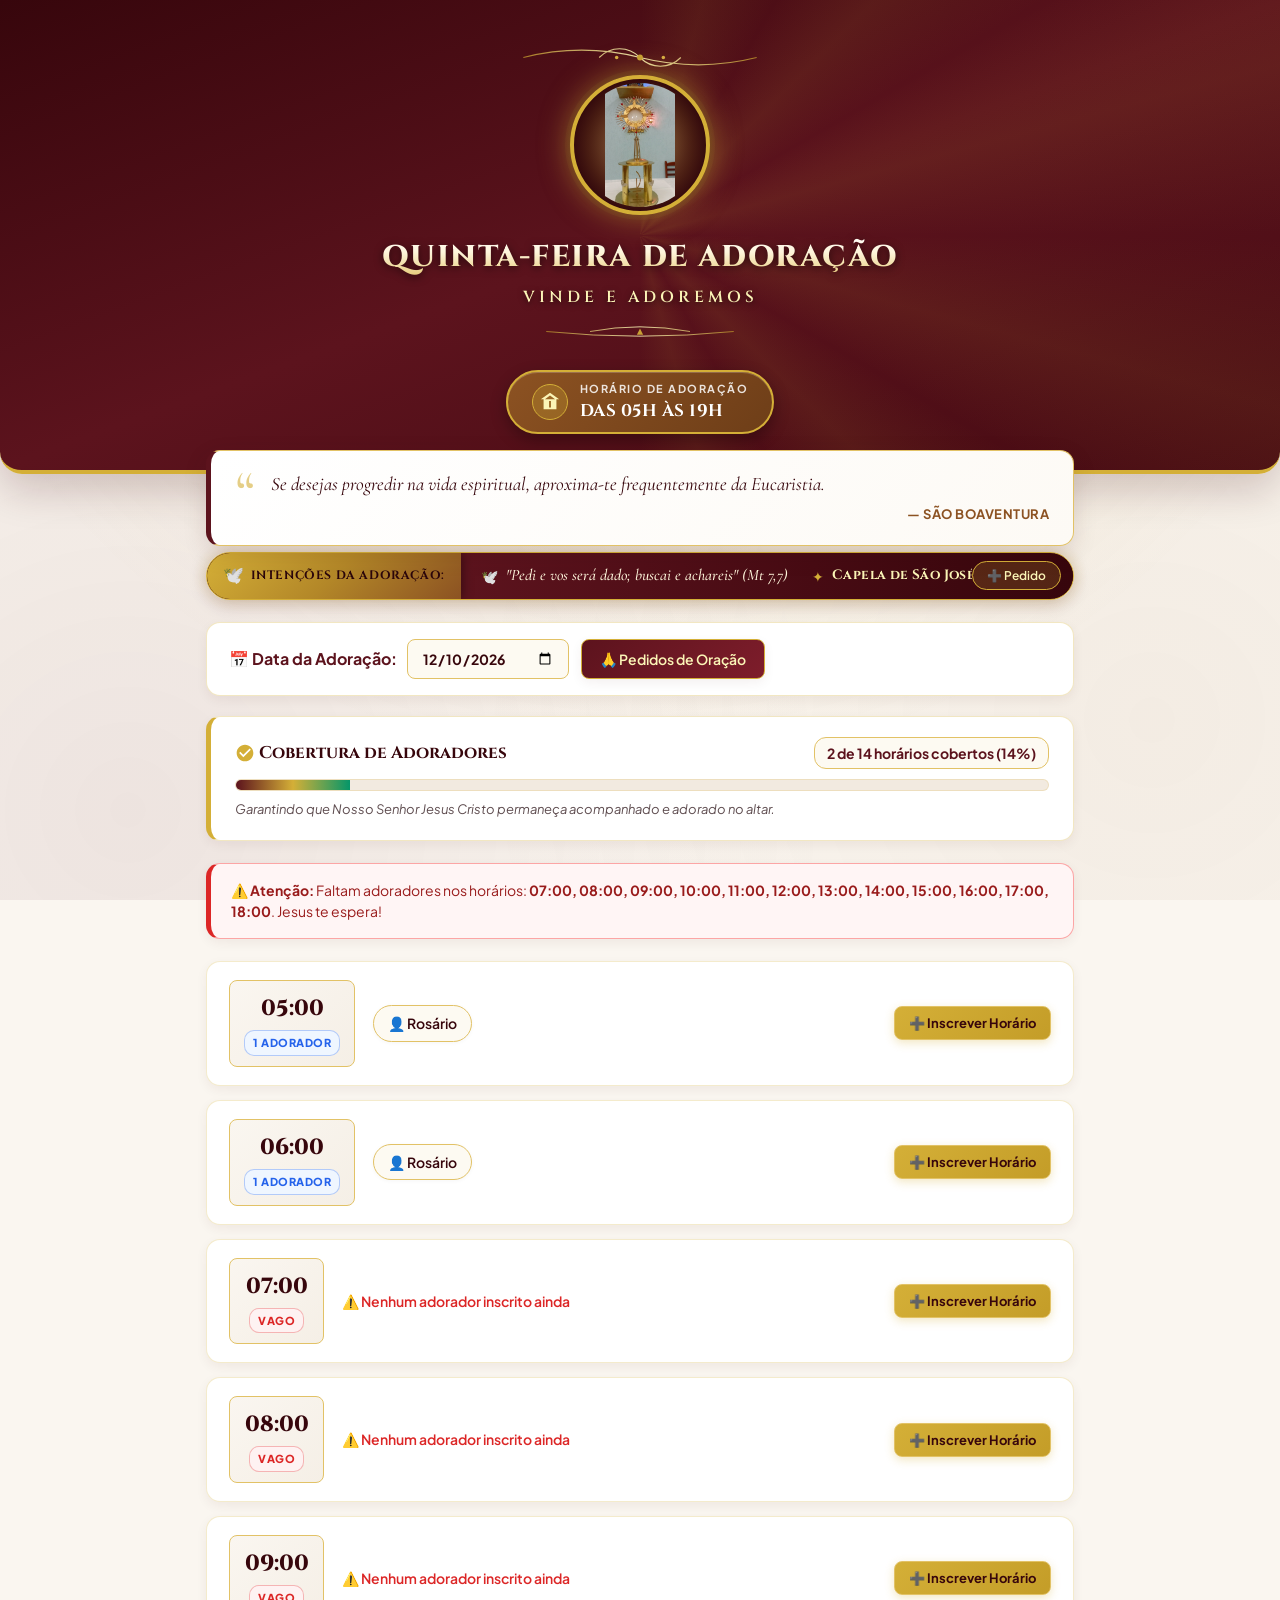
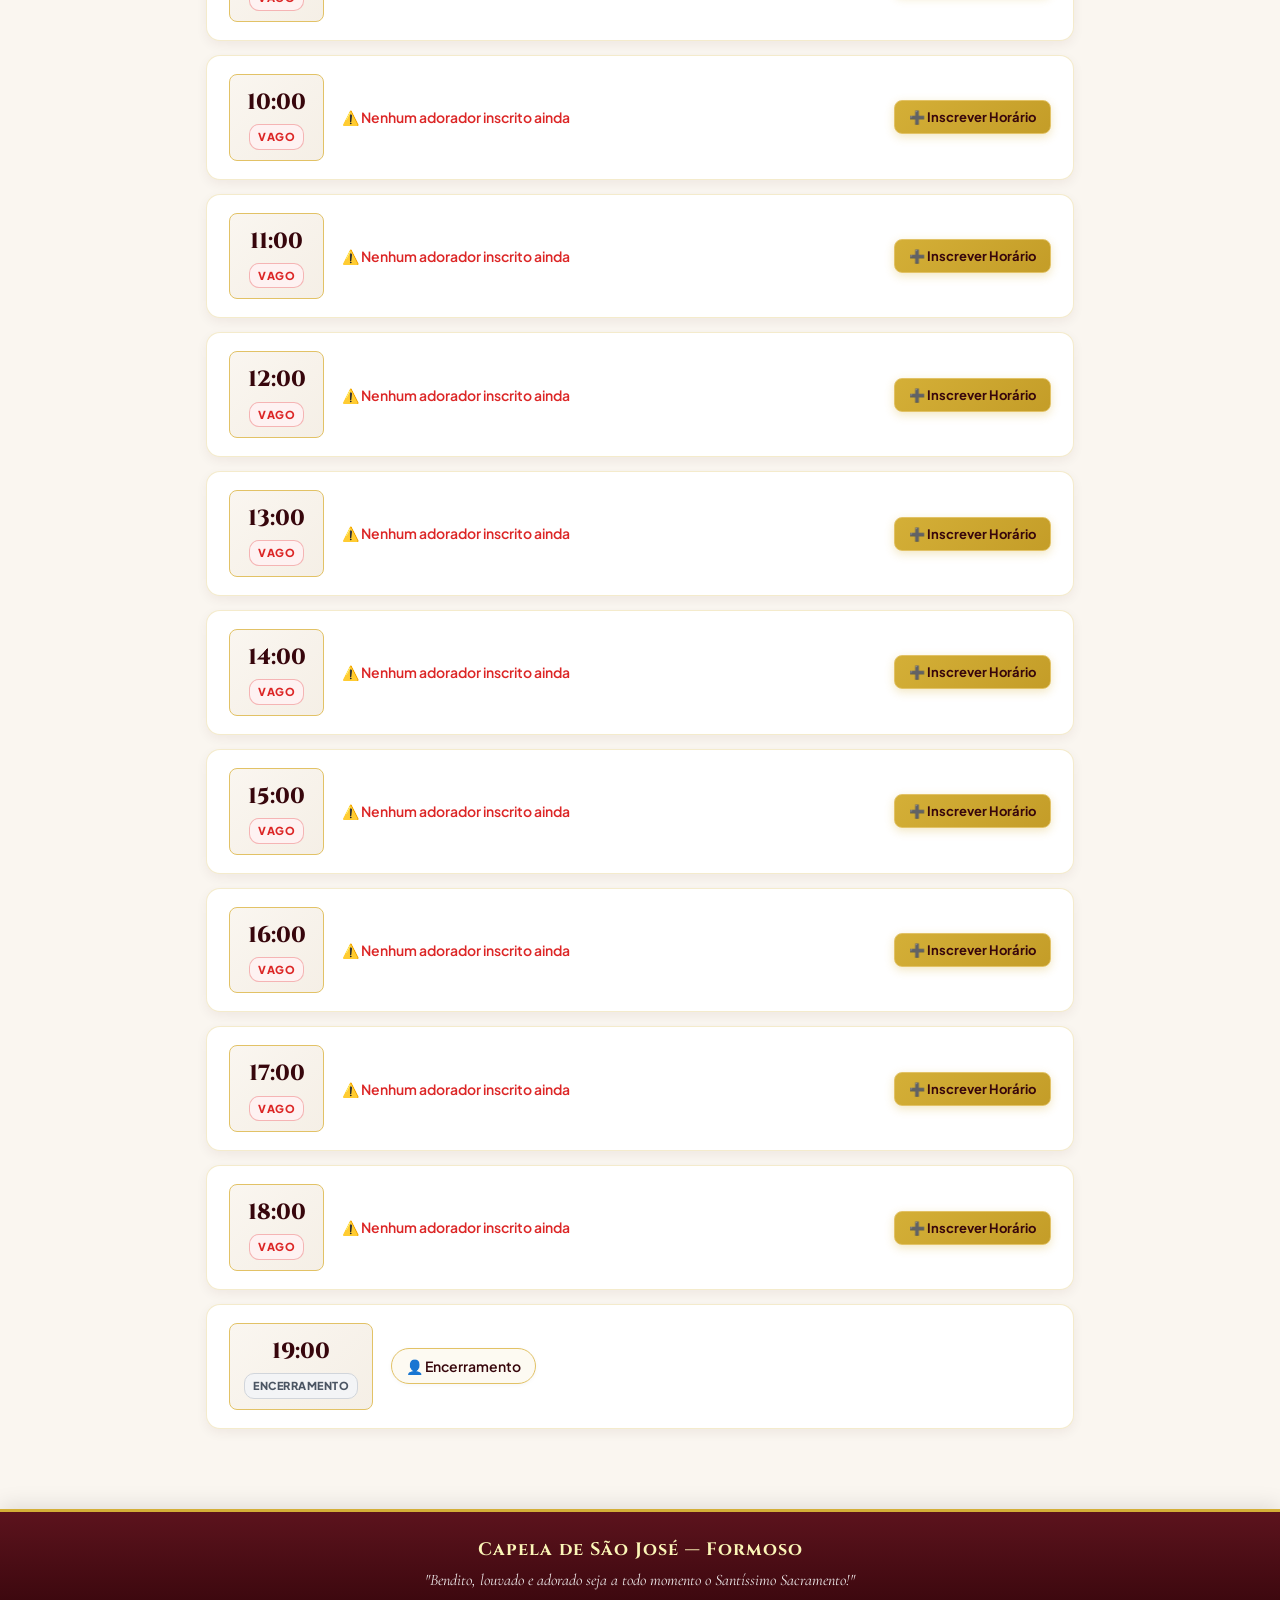
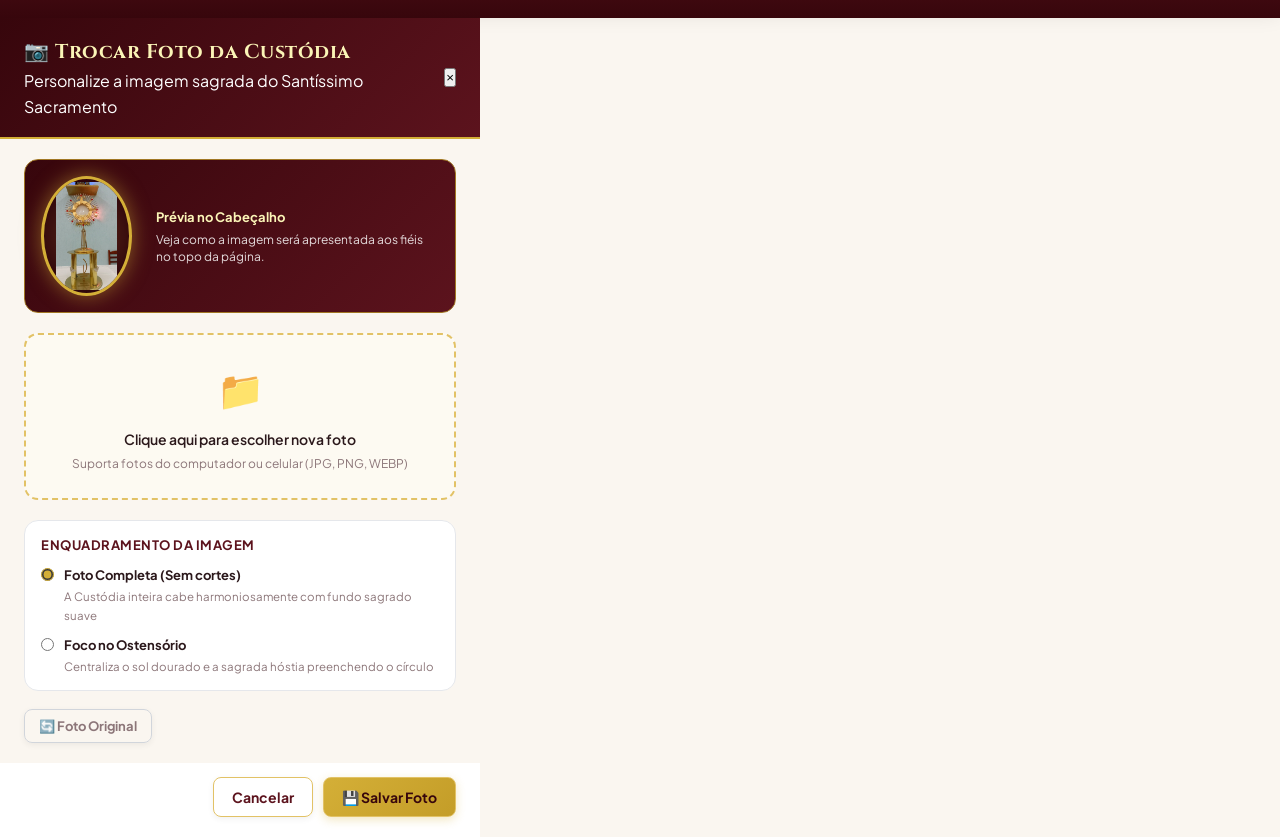
==== commit 8c29be14: "feat: mural de intencoes e gerenciamento de foto da custodia" ====
--- a/index.html
+++ b/index.html
@@ -46,9 +46,12 @@
         </svg>
       </div>
 
-      <div class="monstrance-container">
+      <div class="monstrance-container" id="monstranceContainer">
         <div class="monstrance-halo"></div>
-        <img src="assets/custodia.jpg" alt="Santíssimo Sacramento - Custódia de Adoração" class="monstrance-img">
+        <img src="assets/custodia.jpg" alt="Santíssimo Sacramento - Custódia de Adoração" class="monstrance-img" id="monstranceImg">
+        <button id="adminPhotoBadgeBtn" class="admin-photo-badge" style="display: none;" title="Trocar foto da Custódia">
+          📷 Trocar Foto
+        </button>
       </div>
 
       <h1 class="header-title">Quinta-feira de Adoração</h1>
@@ -97,6 +100,22 @@
       </button>
     </section>
 
+    <!-- Sacred Intentions Live Ticker Bar (Faixa de Preces e Intenções) -->
+    <section class="intentions-ticker-bar" id="intentionsTickerBar">
+      <div class="ticker-badge" id="tickerBadge">
+        <span class="ticker-icon">🕊️</span>
+        <span class="ticker-title">Intenções da Adoração:</span>
+      </div>
+      <div class="ticker-track-wrapper" id="tickerTrackWrapper" title="Clique para ler todos os pedidos de oração da comunidade">
+        <div class="ticker-track" id="tickerTrack">
+          <!-- Populated dynamically via JS -->
+        </div>
+      </div>
+      <button class="ticker-add-btn" id="tickerAddBtn" title="Deixar meu pedido de oração para a adoração">
+        ➕ Pedido
+      </button>
+    </section>
+
     <!-- Controls & Actions -->
     <section class="control-bar">
       <div class="control-left">
@@ -110,6 +129,9 @@
       </div>
 
       <div class="action-buttons" id="adminActionButtons" style="display: none;">
+        <button id="adminChangePhotoBtn" class="btn btn-outline" style="border-color: var(--gold-primary); color: #fff; background: rgba(212, 175, 55, 0.15);" title="Trocar foto da Custódia">
+          📷 Trocar Foto da Custódia
+        </button>
         <button id="shareWpBtn" class="btn btn-whatsapp" title="Compartilhar lista no WhatsApp">
           📱 Enviar no WhatsApp
         </button>
@@ -272,7 +294,7 @@
   <!-- Printable Sheet View -->
   <div class="printable-sheet" id="printableSheet">
     <div style="text-align: center; border-bottom: 2px solid #5c131d; padding-bottom: 12px; margin-bottom: 15px;">
-      <img src="assets/custodia.jpg" alt="Logo" class="sheet-header-img" style="max-height: 90px; border-radius: 50%;">
+      <img src="assets/custodia.jpg" alt="Logo" class="sheet-header-img" id="sheetHeaderImg">
       <h2
         style="font-family: 'Cinzel', serif; font-size: 22px; color: #5c131d; margin-top: 6px; text-transform: uppercase;">
         Quinta-feira de Adoração</h2>
@@ -294,6 +316,70 @@
     </table>
   </div>
 
+  <!-- Custódia Photo Change Modal (Admin) -->
+  <div class="modal" id="custodiaPhotoModal">
+    <div class="modal-content" style="max-width: 480px;">
+      <div class="modal-header">
+        <div>
+          <h3 class="modal-title">📷 Trocar Foto da Custódia</h3>
+          <p class="modal-subtitle">Personalize a imagem sagrada do Santíssimo Sacramento</p>
+        </div>
+        <button type="button" class="btn-close" id="closePhotoModalBtn">&times;</button>
+      </div>
+      <div class="modal-body">
+        
+        <div class="photo-preview-section">
+          <div class="photo-preview-box">
+            <img src="assets/custodia.jpg" alt="Prévia da Custódia" class="photo-preview-img" id="photoPreviewImg">
+          </div>
+          <div style="color: #fff; font-size: 13px;">
+            <strong style="color: var(--gold-bright); display: block; margin-bottom: 4px;">Prévia no Cabeçalho</strong>
+            <p style="color: rgba(255,255,255,0.85); font-size: 12px; margin: 0; line-height: 1.4;">Veja como a imagem será apresentada aos fiéis no topo da página.</p>
+          </div>
+        </div>
+
+        <div class="photo-upload-dropzone" id="photoDropzone">
+          <input type="file" id="custodiaFileInput" accept="image/png, image/jpeg, image/jpg, image/webp" style="display: none;">
+          <div class="photo-dropzone-icon">📁</div>
+          <div class="photo-dropzone-text">Clique aqui para escolher nova foto</div>
+          <div class="photo-dropzone-sub">Suporta fotos do computador ou celular (JPG, PNG, WEBP)</div>
+        </div>
+
+        <div class="photo-fit-options">
+          <div class="photo-fit-title">Enquadramento da Imagem</div>
+          <div class="photo-fit-radios">
+            <label class="photo-fit-label">
+              <input type="radio" name="photoFitMode" value="contain" checked id="fitModeContain">
+              <div>
+                <strong>Foto Completa (Sem cortes)</strong>
+                <span class="photo-fit-desc">A Custódia inteira cabe harmoniosamente com fundo sagrado suave</span>
+              </div>
+            </label>
+            <label class="photo-fit-label">
+              <input type="radio" name="photoFitMode" value="ostensorio" id="fitModeOstensorio">
+              <div>
+                <strong>Foco no Ostensório</strong>
+                <span class="photo-fit-desc">Centraliza o sol dourado e a sagrada hóstia preenchendo o círculo</span>
+              </div>
+            </label>
+          </div>
+        </div>
+
+        <div style="display: flex; justify-content: space-between; align-items: center; margin-top: 10px;">
+          <button type="button" class="btn btn-outline btn-sm" id="resetPhotoOriginalBtn" style="color: var(--text-muted); border-color: #d1d5db;" title="Restaurar a foto original da paróquia">
+            🔄 Foto Original
+          </button>
+          <span id="photoStatusText" style="font-size: 12px; color: var(--sacred-burgundy); font-weight: 600;"></span>
+        </div>
+
+      </div>
+      <div class="modal-footer" style="justify-content: flex-end; gap: 10px;">
+        <button type="button" class="btn btn-outline" id="cancelPhotoModalBtn">Cancelar</button>
+        <button type="button" class="btn btn-gold" id="savePhotoModalBtn">💾 Salvar Foto</button>
+      </div>
+    </div>
+  </div>
+
   <script src="js/app.js"></script>
 </body>
 
--- a/css/styles.css
+++ b/css/styles.css
@@ -193,21 +193,60 @@
 }
 
 .monstrance-img {
-  width: 135px;
-  height: 135px;
-  object-fit: cover;
-  object-position: center 48%;
+  width: 140px;
+  height: 140px;
+  object-fit: contain;
+  background: radial-gradient(circle, rgba(212, 175, 55, 0.22) 0%, rgba(45, 5, 10, 0.95) 75%);
+  padding: 4px;
   border-radius: 50%;
   border: 4px solid var(--gold-primary);
   box-shadow: 0 0 30px rgba(212, 175, 55, 0.6), 0 0 10px rgba(0, 0, 0, 0.4);
   position: relative;
   z-index: 2;
   transition: transform 0.4s ease, box-shadow 0.4s ease;
+  display: block;
+}
+
+.monstrance-img.fit-ostensorio {
+  object-fit: cover;
+  object-position: center 25%;
+  background: none;
+  padding: 0;
 }
 
 .monstrance-img:hover {
-  transform: scale(1.06);
+  transform: scale(1.05);
   box-shadow: 0 0 40px rgba(251, 245, 183, 0.8), 0 0 15px rgba(212, 175, 55, 0.8);
+}
+
+/* Admin Quick Photo Change Badge on Header */
+.admin-photo-badge {
+  position: absolute;
+  bottom: -6px;
+  left: 50%;
+  transform: translateX(-50%);
+  z-index: 10;
+  background: linear-gradient(135deg, var(--gold-hover), var(--gold-dark));
+  color: #37060c;
+  font-family: var(--font-sans);
+  font-size: 11px;
+  font-weight: 700;
+  padding: 4px 12px;
+  border-radius: 20px;
+  border: 1px solid var(--gold-bright);
+  box-shadow: 0 3px 10px rgba(0, 0, 0, 0.5);
+  cursor: pointer;
+  white-space: nowrap;
+  display: flex;
+  align-items: center;
+  gap: 5px;
+  transition: transform 0.2s, box-shadow 0.2s, background 0.2s;
+}
+
+.admin-photo-badge:hover {
+  transform: translateX(-50%) scale(1.08);
+  box-shadow: 0 4px 16px rgba(212, 175, 55, 0.7);
+  background: linear-gradient(135deg, #ffffff, var(--gold-hover));
 }
 
 /* Header Titles inspired by Photo */
@@ -1320,3 +1359,328 @@
   font-size: 13px;
 }
 
+/* Printable Sheet Header Image */
+.sheet-header-img {
+  width: 80px;
+  height: 80px;
+  object-fit: contain;
+  background: #ffffff;
+  border-radius: 50%;
+  border: 2px solid var(--sacred-burgundy);
+  padding: 3px;
+  display: inline-block;
+}
+
+/* ==========================================================================
+   Sacred Intentions Live Ticker Bar (Faixa de Preces e Intenções)
+   ========================================================================== */
+
+.intentions-ticker-bar {
+  display: flex;
+  align-items: center;
+  background: linear-gradient(90deg, #37060c 0%, #5c131d 30%, #470b13 70%, #37060c 100%);
+  border: 1.5px solid var(--gold-primary);
+  border-radius: var(--radius-pill);
+  margin-top: -14px;
+  margin-bottom: 22px;
+  box-shadow: 0 4px 18px rgba(60, 10, 15, 0.2), 0 0 15px rgba(212, 175, 55, 0.25);
+  position: relative;
+  overflow: hidden;
+  height: 48px;
+  z-index: 5;
+}
+
+.intentions-ticker-bar::before,
+.intentions-ticker-bar::after {
+  content: "";
+  position: absolute;
+  top: 0;
+  bottom: 0;
+  width: 30px;
+  z-index: 4;
+  pointer-events: none;
+}
+
+.intentions-ticker-bar::before {
+  left: 0;
+  background: linear-gradient(90deg, #37060c 0%, transparent 100%);
+}
+
+.intentions-ticker-bar::after {
+  right: 0;
+  background: linear-gradient(-90deg, #37060c 0%, transparent 100%);
+}
+
+.ticker-badge {
+  display: flex;
+  align-items: center;
+  gap: 6px;
+  background: linear-gradient(135deg, #d4af37 0%, #b38728 50%, #8c5222 100%);
+  color: #2b060b;
+  font-family: var(--font-serif);
+  font-size: 12px;
+  font-weight: 700;
+  letter-spacing: 0.6px;
+  padding: 0 16px;
+  height: 100%;
+  white-space: nowrap;
+  z-index: 5;
+  box-shadow: 2px 0 10px rgba(0, 0, 0, 0.35);
+  text-transform: uppercase;
+  flex-shrink: 0;
+}
+
+.ticker-badge .ticker-icon {
+  font-size: 17px;
+  animation: gentlePulse 2.5s infinite ease-in-out;
+}
+
+@keyframes gentlePulse {
+  0%, 100% { transform: scale(1); }
+  50% { transform: scale(1.18); }
+}
+
+.ticker-track-wrapper {
+  flex: 1;
+  overflow: hidden;
+  position: relative;
+  height: 100%;
+  display: flex;
+  align-items: center;
+  cursor: pointer;
+}
+
+.ticker-track {
+  display: flex;
+  align-items: center;
+  gap: 24px;
+  white-space: nowrap;
+  will-change: transform;
+  animation: tickerSlide 40s linear infinite;
+  padding-left: 20px;
+}
+
+.ticker-track-wrapper:hover .ticker-track {
+  animation-play-state: paused;
+}
+
+@keyframes tickerSlide {
+  0% { transform: translateX(0); }
+  100% { transform: translateX(-50%); }
+}
+
+.ticker-item {
+  display: inline-flex;
+  align-items: center;
+  gap: 8px;
+  color: #fff9ea;
+  font-size: 13.5px;
+  font-weight: 500;
+  transition: color 0.2s;
+}
+
+.ticker-item:hover {
+  color: var(--gold-bright);
+}
+
+.ticker-item-dot {
+  color: var(--gold-primary);
+  font-size: 14px;
+}
+
+.ticker-item-name {
+  color: var(--gold-bright);
+  font-weight: 700;
+  font-family: var(--font-serif);
+  letter-spacing: 0.4px;
+}
+
+.ticker-item-text {
+  font-style: italic;
+  font-family: var(--font-quote);
+  font-size: 16px;
+  color: #fef5db;
+}
+
+.ticker-add-btn {
+  background: rgba(212, 175, 55, 0.18);
+  border: 1px solid var(--gold-primary);
+  color: var(--gold-bright);
+  font-family: var(--font-sans);
+  font-size: 12px;
+  font-weight: 600;
+  padding: 6px 14px;
+  border-radius: var(--radius-pill);
+  margin-right: 12px;
+  cursor: pointer;
+  white-space: nowrap;
+  z-index: 5;
+  transition: all 0.25s ease;
+  flex-shrink: 0;
+  display: flex;
+  align-items: center;
+  gap: 5px;
+}
+
+.ticker-add-btn:hover {
+  background: linear-gradient(135deg, var(--gold-primary), var(--gold-hover));
+  color: #2b060b;
+  transform: scale(1.05);
+  box-shadow: 0 0 12px rgba(212, 175, 55, 0.5);
+}
+
+/* ==========================================================================
+   Custódia Photo Change Modal
+   ========================================================================== */
+
+.photo-upload-dropzone {
+  border: 2px dashed var(--gold-border);
+  background: var(--gold-light-bg);
+  border-radius: var(--radius-md);
+  padding: 24px 16px;
+  text-align: center;
+  cursor: pointer;
+  transition: all 0.25s ease;
+  position: relative;
+  margin-bottom: 20px;
+}
+
+.photo-upload-dropzone:hover,
+.photo-upload-dropzone.dragover {
+  border-color: var(--gold-primary);
+  background: #fdf6e4;
+  transform: translateY(-2px);
+  box-shadow: var(--shadow-sm);
+}
+
+.photo-dropzone-icon {
+  font-size: 38px;
+  margin-bottom: 8px;
+}
+
+.photo-dropzone-text {
+  font-size: 14px;
+  font-weight: 600;
+  color: var(--text-primary);
+  margin-bottom: 4px;
+}
+
+.photo-dropzone-sub {
+  font-size: 12px;
+  color: var(--text-muted);
+}
+
+.photo-preview-section {
+  display: flex;
+  align-items: center;
+  justify-content: center;
+  gap: 24px;
+  margin-bottom: 20px;
+  padding: 16px;
+  background: linear-gradient(135deg, var(--sacred-burgundy-dark), var(--sacred-burgundy));
+  border-radius: var(--radius-md);
+  border: 1px solid var(--gold-dark);
+}
+
+.photo-preview-box {
+  width: 120px;
+  height: 120px;
+  border-radius: 50%;
+  border: 3.5px solid var(--gold-primary);
+  box-shadow: 0 0 20px rgba(212, 175, 55, 0.5);
+  overflow: hidden;
+  position: relative;
+  background: radial-gradient(circle, rgba(212, 175, 55, 0.2) 0%, rgba(45, 5, 10, 0.95) 75%);
+  display: flex;
+  align-items: center;
+  justify-content: center;
+}
+
+.photo-preview-img {
+  width: 100%;
+  height: 100%;
+  object-fit: contain;
+  padding: 3px;
+  transition: all 0.3s ease;
+}
+
+.photo-preview-img.fit-ostensorio {
+  object-fit: cover;
+  object-position: center 25%;
+  padding: 0;
+}
+
+.photo-fit-options {
+  background: #ffffff;
+  border: 1px solid #e5e7eb;
+  border-radius: var(--radius-md);
+  padding: 14px 16px;
+  margin-bottom: 18px;
+}
+
+.photo-fit-title {
+  font-size: 13px;
+  font-weight: 700;
+  color: var(--sacred-burgundy);
+  margin-bottom: 10px;
+  text-transform: uppercase;
+  letter-spacing: 0.5px;
+}
+
+.photo-fit-radios {
+  display: flex;
+  flex-direction: column;
+  gap: 10px;
+}
+
+.photo-fit-label {
+  display: flex;
+  align-items: flex-start;
+  gap: 10px;
+  font-size: 13px;
+  cursor: pointer;
+  color: var(--text-primary);
+}
+
+.photo-fit-label input[type="radio"] {
+  accent-color: var(--gold-primary);
+  margin-top: 3px;
+}
+
+.photo-fit-desc {
+  display: block;
+  font-size: 11.5px;
+  color: var(--text-muted);
+  margin-top: 2px;
+}
+
+@media (max-width: 600px) {
+  .intentions-ticker-bar {
+    height: 42px;
+    margin-top: -10px;
+    margin-bottom: 18px;
+  }
+  .ticker-badge .ticker-title {
+    display: none;
+  }
+  .ticker-badge {
+    padding: 0 10px;
+  }
+  .ticker-item {
+    font-size: 12px;
+  }
+  .ticker-item-text {
+    font-size: 13.5px;
+  }
+  .ticker-add-btn {
+    padding: 4px 8px;
+    font-size: 10.5px;
+    margin-right: 6px;
+  }
+  .photo-preview-section {
+    flex-direction: column;
+    gap: 12px;
+  }
+}
+
+
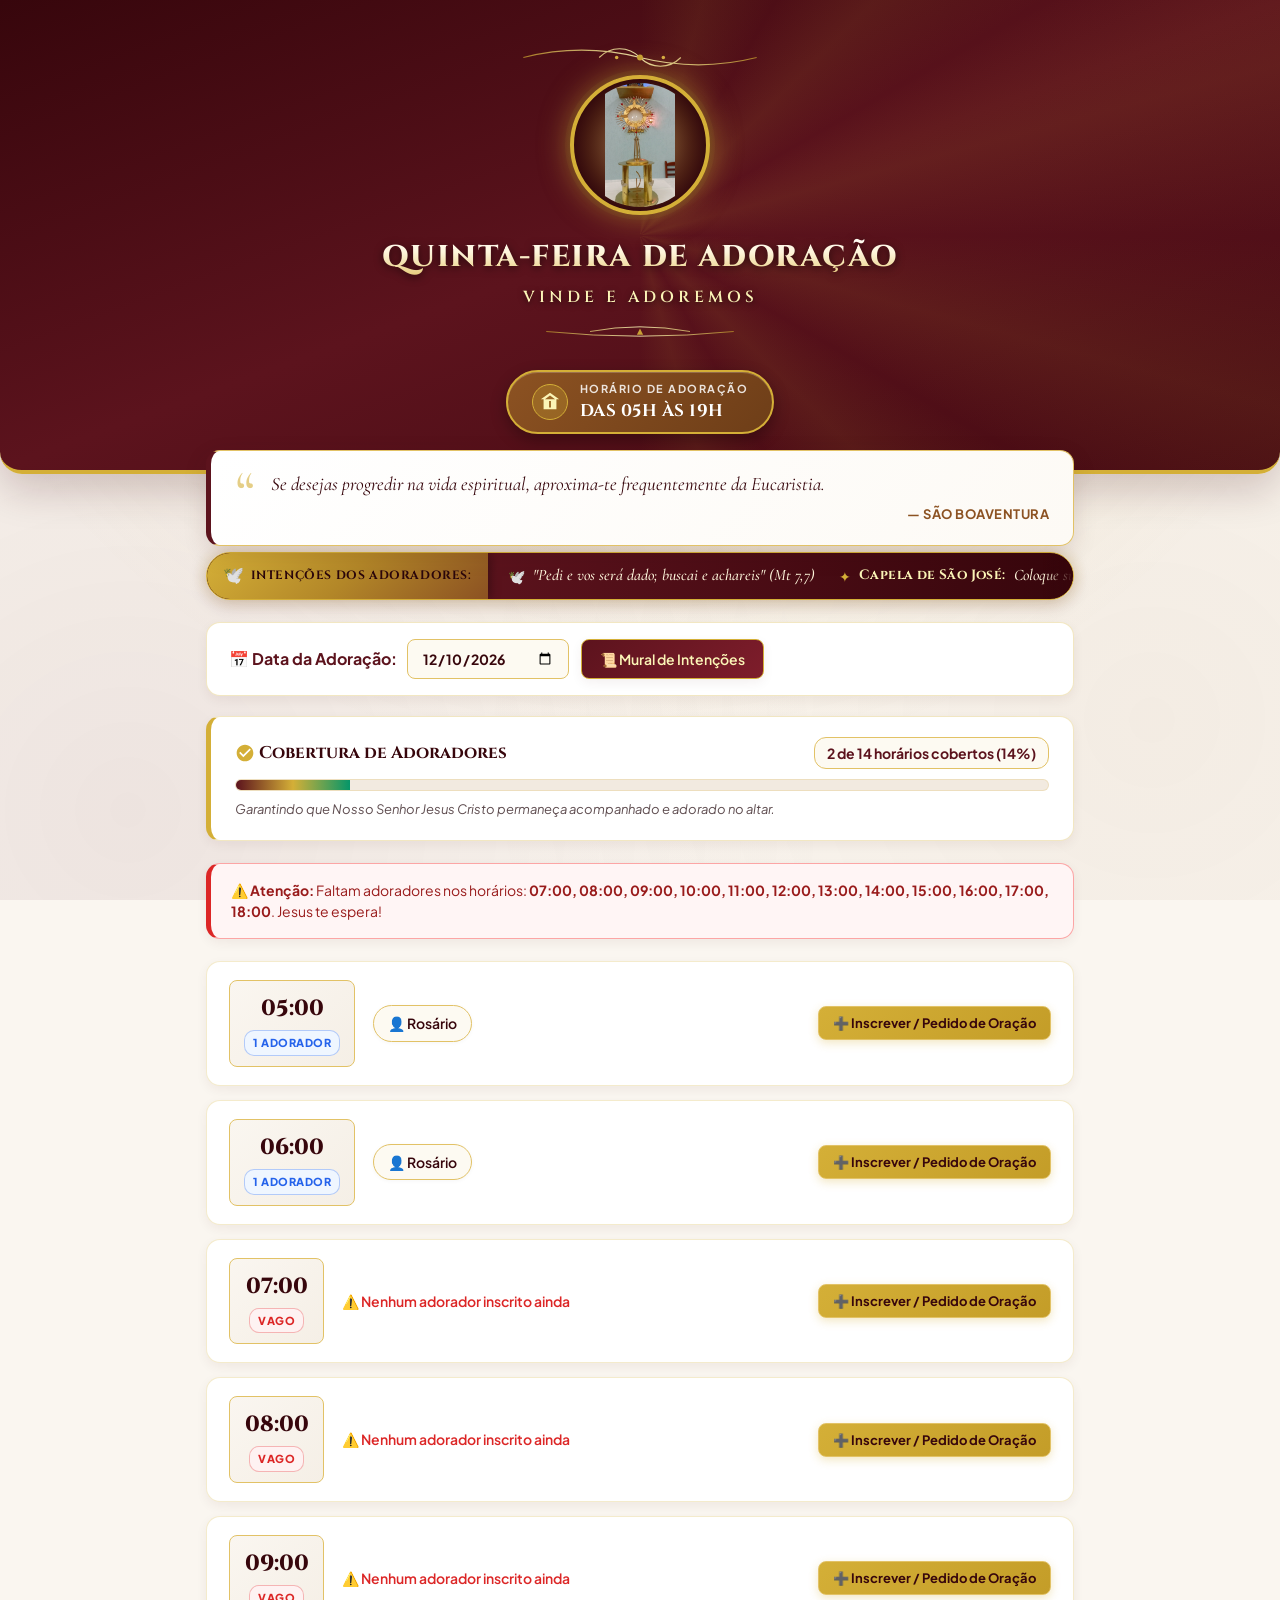
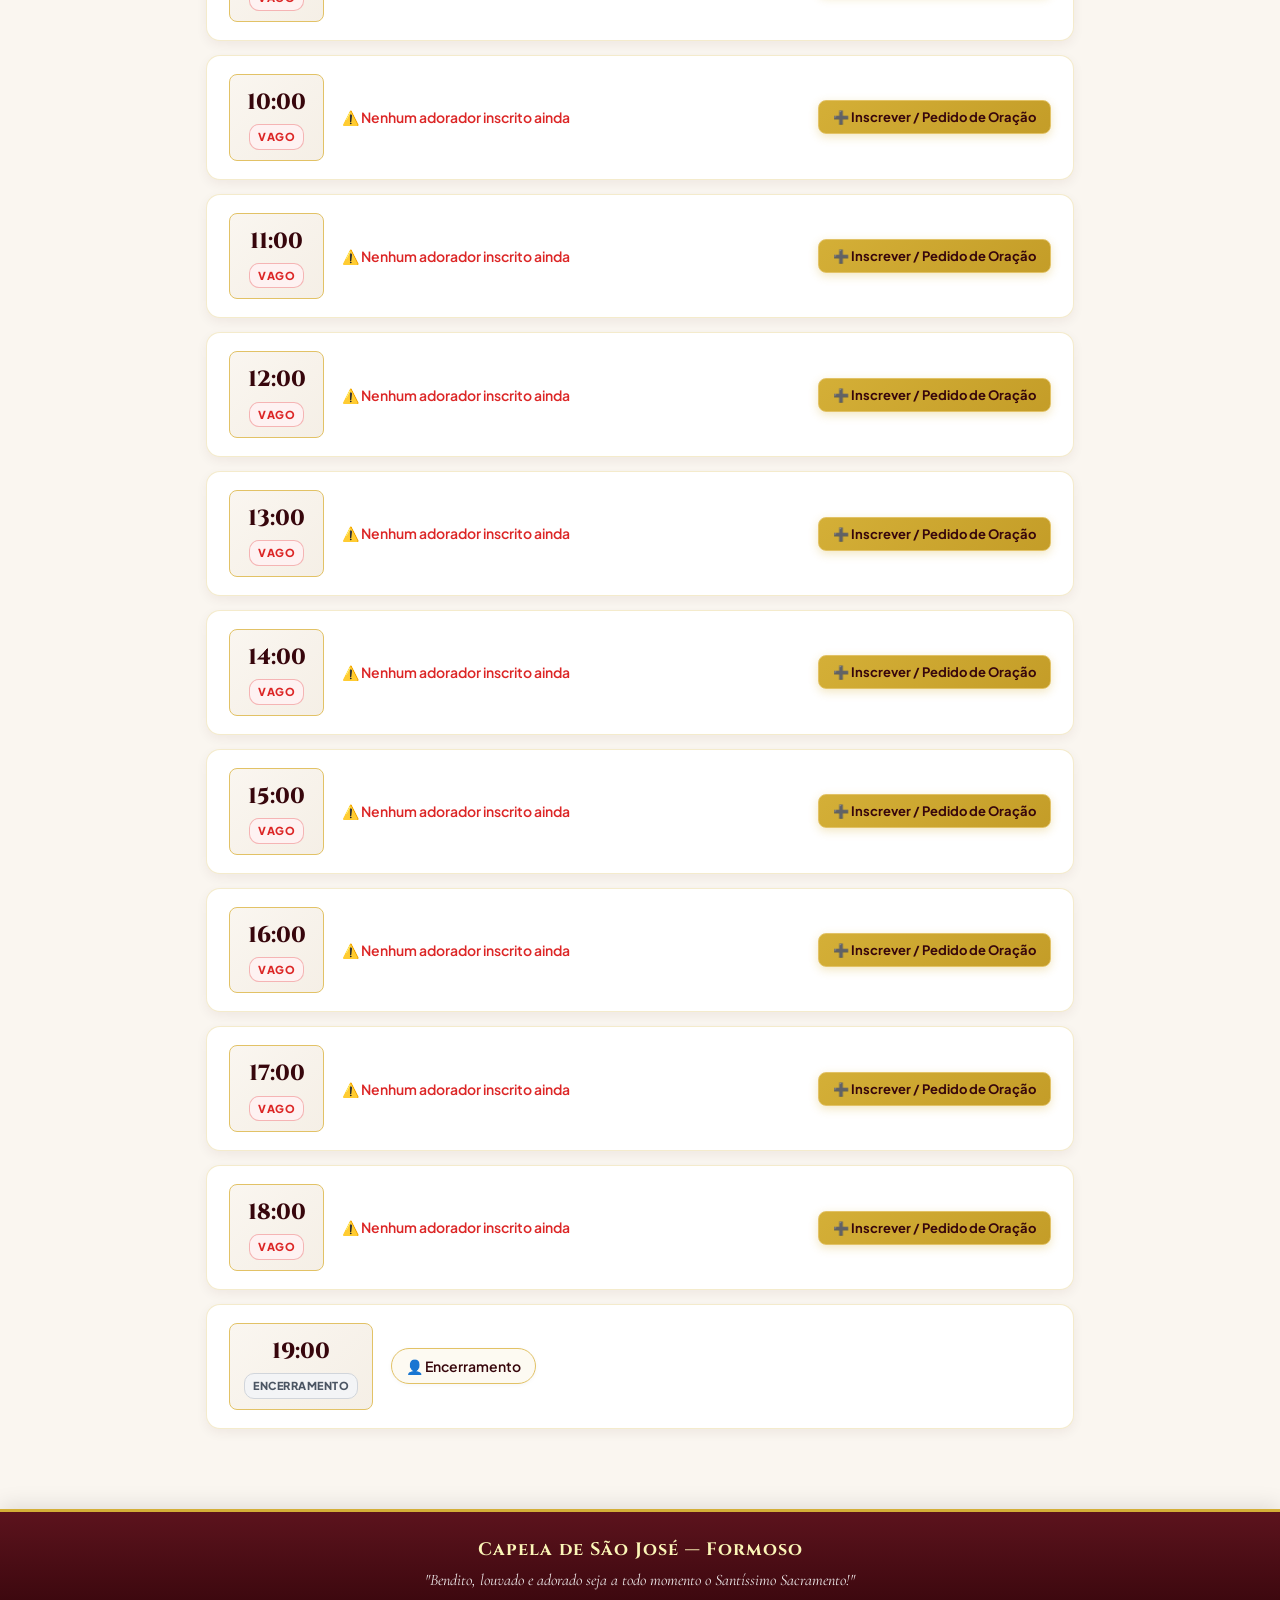
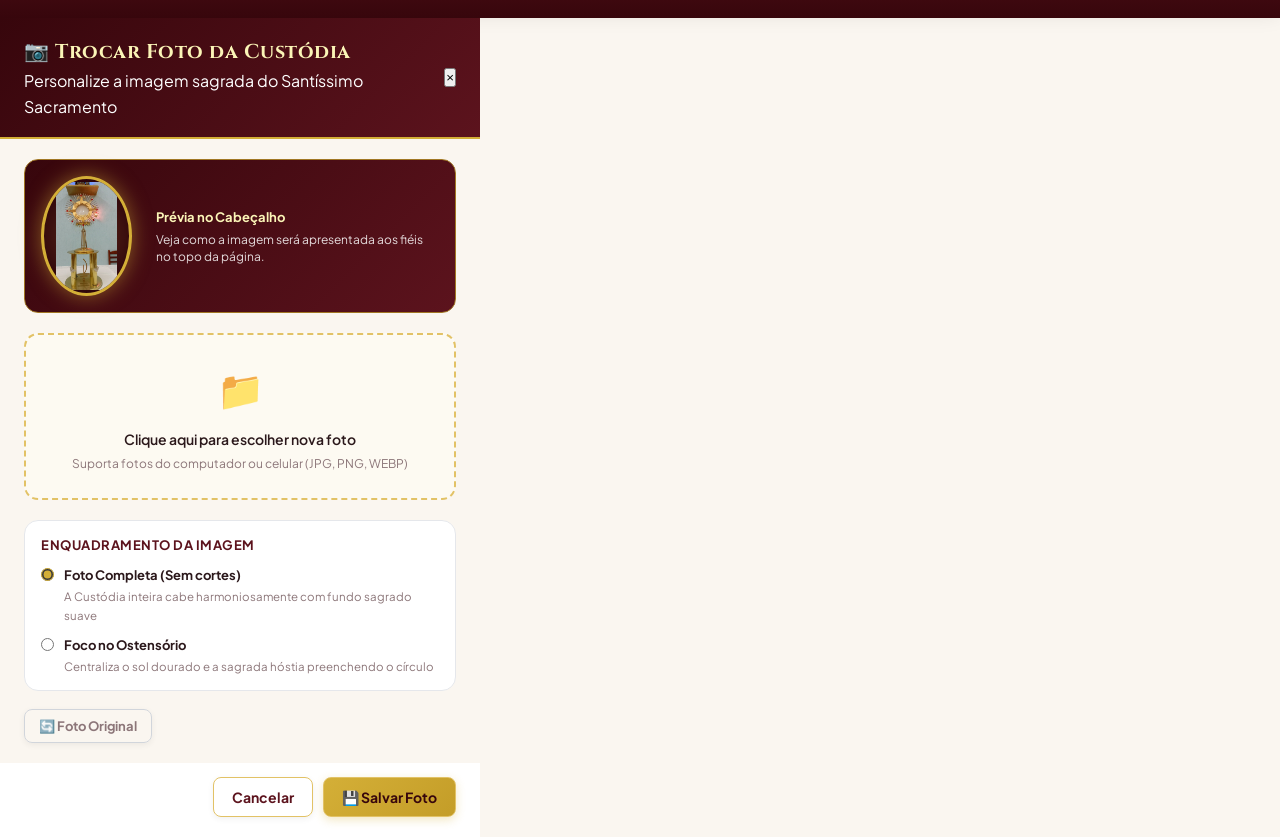
==== commit d32e1ff3: "feat: pedidos de oracao exclusivos para inscricao nos horarios" ====
--- a/index.html
+++ b/index.html
@@ -100,20 +100,17 @@
       </button>
     </section>
 
-    <!-- Sacred Intentions Live Ticker Bar (Faixa de Preces e Intenções) -->
+    <!-- Sacred Intentions Live Ticker Bar (Faixa de Preces e Intenções dos Adoradores) -->
     <section class="intentions-ticker-bar" id="intentionsTickerBar">
       <div class="ticker-badge" id="tickerBadge">
         <span class="ticker-icon">🕊️</span>
-        <span class="ticker-title">Intenções da Adoração:</span>
-      </div>
-      <div class="ticker-track-wrapper" id="tickerTrackWrapper" title="Clique para ler todos os pedidos de oração da comunidade">
+        <span class="ticker-title">Intenções dos Adoradores:</span>
+      </div>
+      <div class="ticker-track-wrapper" id="tickerTrackWrapper" title="Clique para ler as intenções dos adoradores inscritos">
         <div class="ticker-track" id="tickerTrack">
           <!-- Populated dynamically via JS -->
         </div>
       </div>
-      <button class="ticker-add-btn" id="tickerAddBtn" title="Deixar meu pedido de oração para a adoração">
-        ➕ Pedido
-      </button>
     </section>
 
     <!-- Controls & Actions -->
@@ -123,8 +120,8 @@
           <label for="adoracaoDate">📅 Data da Adoração:</label>
           <input type="date" id="adoracaoDate">
         </div>
-        <button id="viewIntentionsBtn" class="btn btn-mural" title="Ver Pedidos e Intenções de Oração">
-          🙏 Pedidos de Oração
+        <button id="viewIntentionsBtn" class="btn btn-mural" title="Ver Mural de Intenções dos Adoradores">
+          📜 Mural de Intenções
         </button>
       </div>
 
@@ -194,19 +191,23 @@
           </p>
 
           <div class="form-group">
-            <label for="adorerName">Nome *</label>
+            <label for="adorerName">Seu Nome *</label>
             <input type="text" id="adorerName" placeholder="Ex: Maria da Silva" required autocomplete="name">
           </div>
 
-          <div class="form-group">
-            <label for="adorerIntention">Intenção de Oração (Opcional)</label>
-            <textarea id="adorerIntention" rows="2"
-              placeholder="Ex: Pelas famílias, pelos doentes da nossa comunidade..."></textarea>
+          <div class="form-group booking-intention-box">
+            <label for="adorerIntention" class="booking-intention-label">
+              <span>🙏 Seu Pedido de Oração / Intenção</span>
+              <span class="badge-optional">Opcional</span>
+            </label>
+            <p class="form-subtext">Deixe a intenção que você levará ao Santíssimo neste horário. Ela será exibida no mural de orações.</p>
+            <textarea id="adorerIntention" rows="3"
+              placeholder="Ex: Pela saúde da minha família, pela conversão, por uma graça urgente..."></textarea>
           </div>
         </div>
         <div class="modal-footer">
           <button type="button" class="btn btn-outline" id="cancelModalBtn">Cancelar</button>
-          <button type="submit" class="btn btn-gold"> Confirmar Agendamento</button>
+          <button type="submit" class="btn btn-gold">Confirmar Inscrição e Pedido</button>
         </div>
       </form>
     </div>
@@ -243,7 +244,7 @@
   <div class="modal-overlay" id="intentionsModal">
     <div class="modal-card modal-card-lg">
       <div class="modal-header">
-        <h3>🙏 Pedidos de Oração</h3>
+        <h3>🙏 Mural de Intenções dos Adoradores</h3>
         <button class="close-btn" id="closeIntentionsModalBtn">&times;</button>
       </div>
       <div class="modal-body">
@@ -251,14 +252,14 @@
         <div id="bookingSuccessNotice" class="booking-success-banner" style="display: none;">
           <div class="success-icon">✨</div>
           <div class="success-text">
-            <strong>Inscrição Confirmada!</strong>
+            <strong>Inscrição e Pedido Confirmados!</strong>
             <p>Deus abençoe sua disponibilidade! Durante a sua hora de adoração, coloque em suas preces estas intenções
-              e pedidos de oração da nossa comunidade:</p>
+              dos adoradores da nossa comunidade:</p>
           </div>
         </div>
 
         <div class="intentions-intro">
-          <p class="intentions-subtitle">Intenções para <strong id="intentionsDateLabel"></strong>:</p>
+          <p class="intentions-subtitle">Intenções dos adoradores para <strong id="intentionsDateLabel"></strong>:</p>
         </div>
 
         <!-- Lista dinâmica de intenções -->
@@ -266,22 +267,9 @@
           <!-- Populated by JS -->
         </div>
 
-        <!-- Formulário para incluir novo pedido de oração diretamente -->
-        <div class="add-intention-box">
-          <h4 class="add-intention-title">🕊️ Deixar um Pedido de Oração</h4>
-          <form id="addGeneralIntentionForm">
-            <div class="form-group-compact">
-              <input type="text" id="generalIntentionName" placeholder="Seu Nome (opcional / anônimo)"
-                class="form-input-sm">
-            </div>
-            <div class="form-group-compact">
-              <textarea id="generalIntentionText" rows="2"
-                placeholder="Escreva aqui sua intenção ou pedido de oração..." required
-                class="form-input-sm"></textarea>
-            </div>
-            <button type="submit" class="btn btn-gold btn-sm" style="width: 100%; margin-top: 6px;">➕ Registrar Pedido
-              de Oração</button>
-          </form>
+        <div class="intentions-enroll-hint">
+          <span class="hint-icon">💡</span>
+          <p>Deseja colocar seu pedido de oração diante do Santíssimo? <strong>Inscreva-se em um dos horários de adoração</strong> na página inicial.</p>
         </div>
       </div>
       <div class="modal-footer" style="justify-content: space-between;">
--- a/css/styles.css
+++ b/css/styles.css
@@ -1683,4 +1683,68 @@
   }
 }
 
-
+/* ==========================================================================
+   Booking Modal Intention Box & Enrollment Hint
+   ========================================================================== */
+
+.booking-intention-box {
+  background: var(--sacred-parchment);
+  border: 1.5px solid var(--gold-border);
+  border-radius: var(--radius-md);
+  padding: 14px 16px;
+  margin-top: 14px;
+}
+
+.booking-intention-label {
+  display: flex;
+  align-items: center;
+  justify-content: space-between;
+  font-weight: 700;
+  color: var(--sacred-burgundy);
+  margin-bottom: 4px;
+}
+
+.badge-optional {
+  font-size: 11px;
+  font-weight: 600;
+  color: #92400e;
+  background: #fef3c7;
+  padding: 2px 8px;
+  border-radius: 12px;
+  border: 1px solid #fde68a;
+  text-transform: uppercase;
+  letter-spacing: 0.5px;
+}
+
+.form-subtext {
+  font-size: 12px;
+  color: var(--text-secondary);
+  margin-bottom: 8px;
+  line-height: 1.4;
+}
+
+.intentions-enroll-hint {
+  display: flex;
+  align-items: center;
+  gap: 10px;
+  background: #fdfbf7;
+  border: 1px dashed var(--gold-border);
+  border-radius: var(--radius-md);
+  padding: 12px 16px;
+  margin-top: 16px;
+  color: #78350f;
+  font-size: 13px;
+  line-height: 1.45;
+}
+
+.intentions-enroll-hint .hint-icon {
+  font-size: 20px;
+  flex-shrink: 0;
+}
+
+.intentions-enroll-hint p {
+  margin: 0;
+}
+
+
+
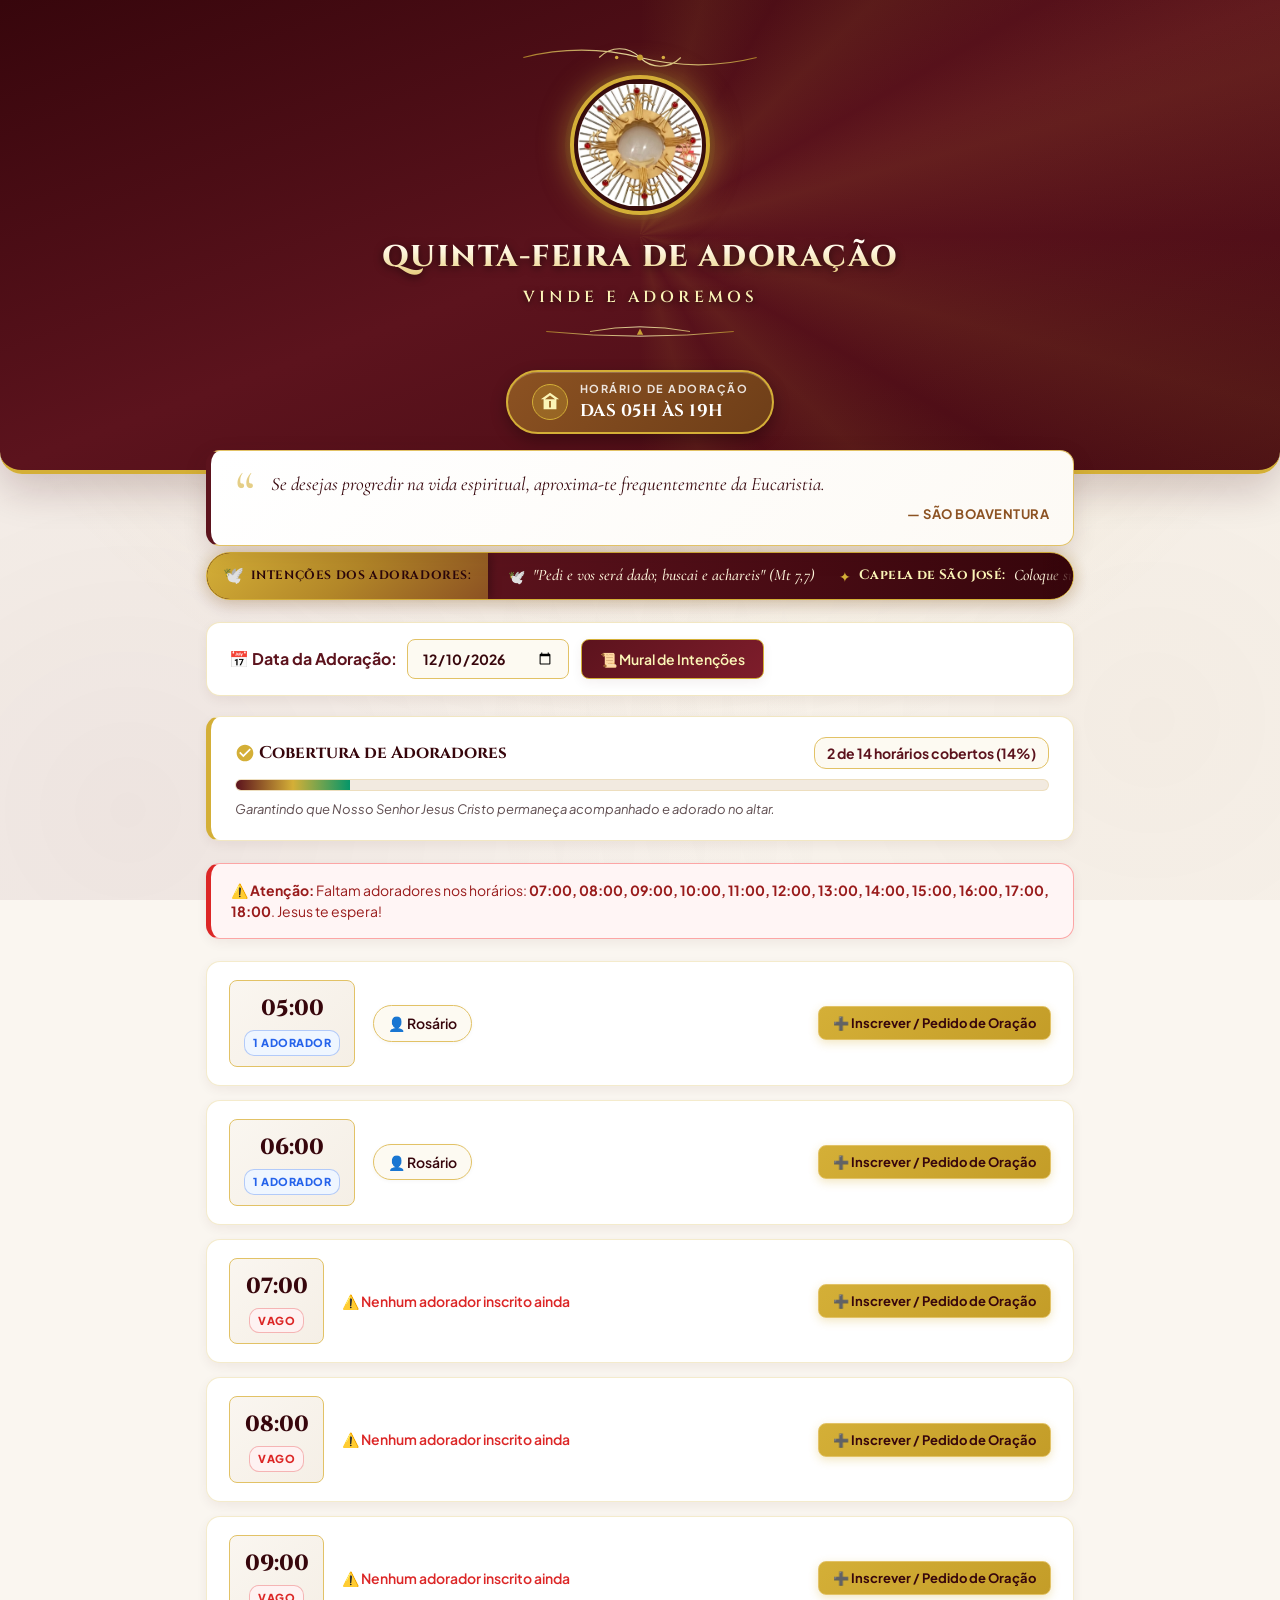
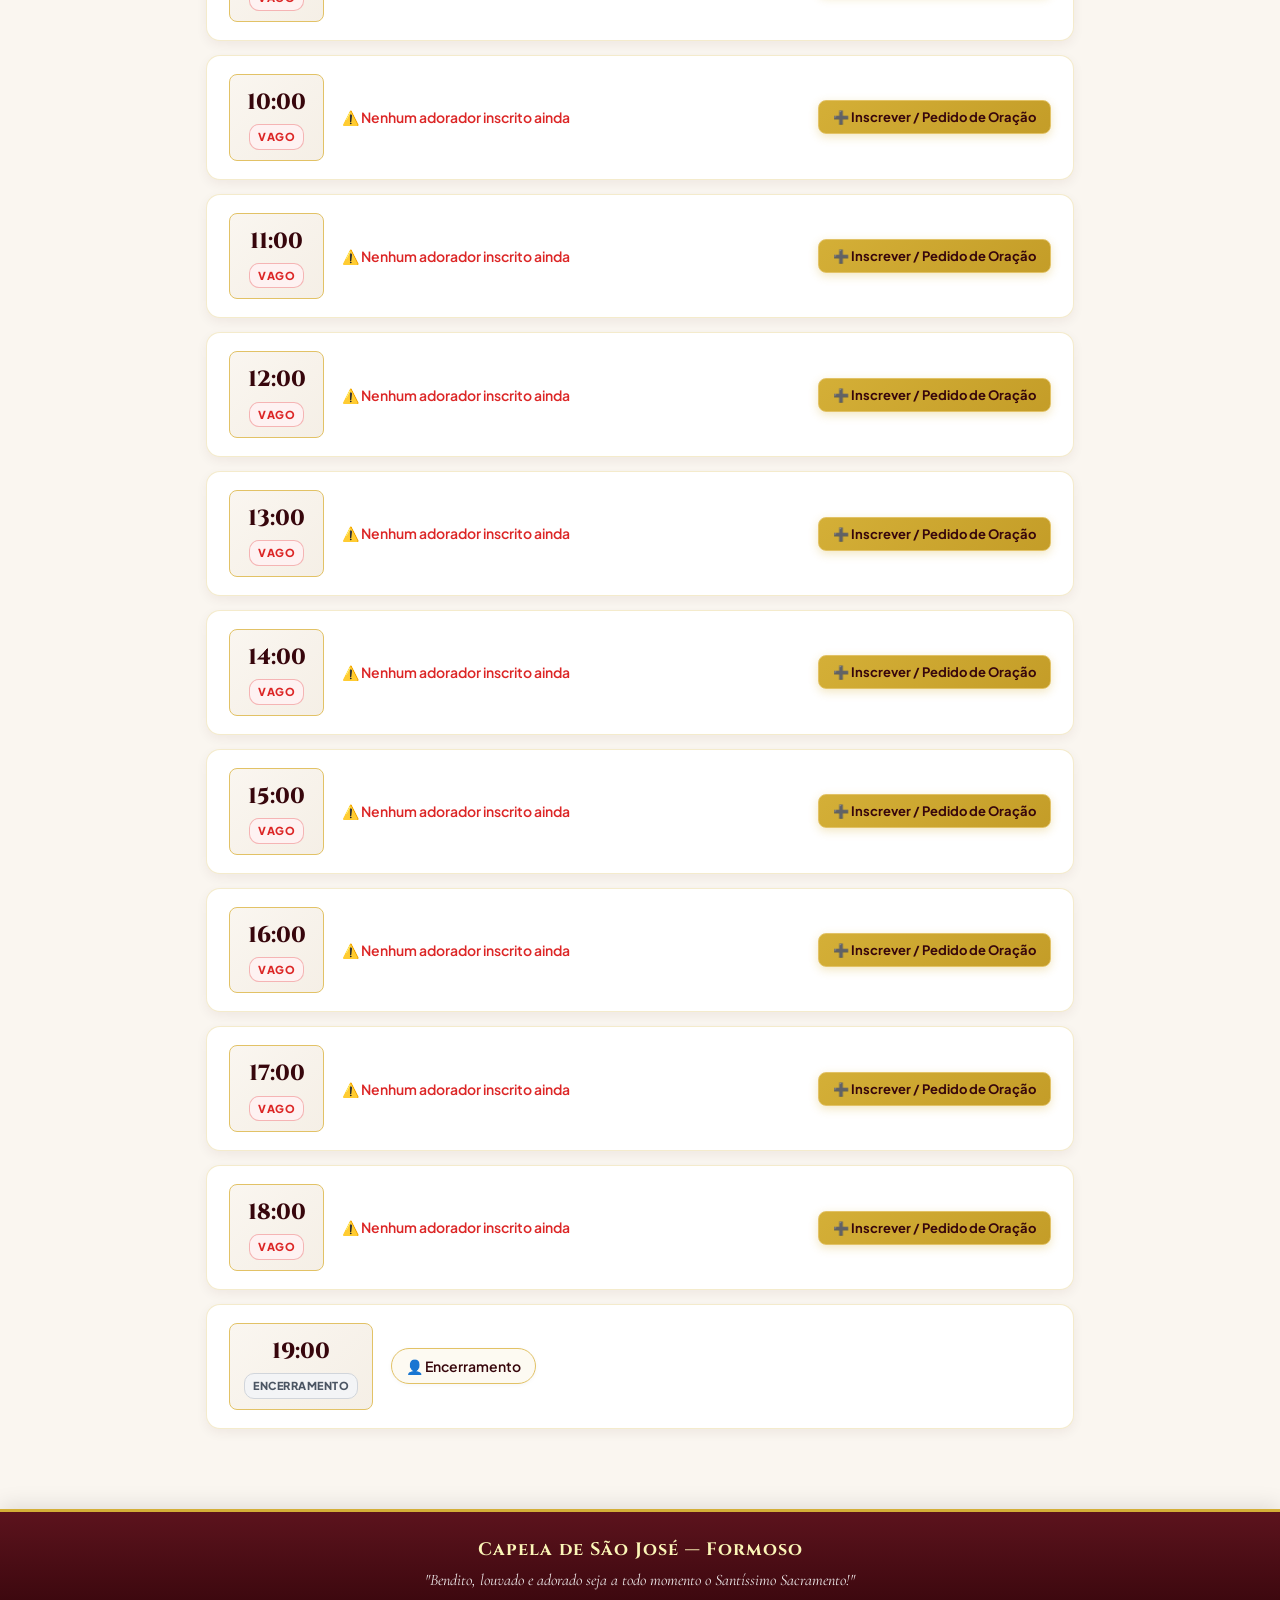
==== commit c25b5d44: "refactor: remover troca de foto pela interface" ====
--- a/index.html
+++ b/index.html
@@ -49,9 +49,6 @@
       <div class="monstrance-container" id="monstranceContainer">
         <div class="monstrance-halo"></div>
         <img src="assets/custodia.jpg" alt="Santíssimo Sacramento - Custódia de Adoração" class="monstrance-img" id="monstranceImg">
-        <button id="adminPhotoBadgeBtn" class="admin-photo-badge" style="display: none;" title="Trocar foto da Custódia">
-          📷 Trocar Foto
-        </button>
       </div>
 
       <h1 class="header-title">Quinta-feira de Adoração</h1>
@@ -126,9 +123,6 @@
       </div>
 
       <div class="action-buttons" id="adminActionButtons" style="display: none;">
-        <button id="adminChangePhotoBtn" class="btn btn-outline" style="border-color: var(--gold-primary); color: #fff; background: rgba(212, 175, 55, 0.15);" title="Trocar foto da Custódia">
-          📷 Trocar Foto da Custódia
-        </button>
         <button id="shareWpBtn" class="btn btn-whatsapp" title="Compartilhar lista no WhatsApp">
           📱 Enviar no WhatsApp
         </button>
@@ -304,70 +298,6 @@
     </table>
   </div>
 
-  <!-- Custódia Photo Change Modal (Admin) -->
-  <div class="modal" id="custodiaPhotoModal">
-    <div class="modal-content" style="max-width: 480px;">
-      <div class="modal-header">
-        <div>
-          <h3 class="modal-title">📷 Trocar Foto da Custódia</h3>
-          <p class="modal-subtitle">Personalize a imagem sagrada do Santíssimo Sacramento</p>
-        </div>
-        <button type="button" class="btn-close" id="closePhotoModalBtn">&times;</button>
-      </div>
-      <div class="modal-body">
-        
-        <div class="photo-preview-section">
-          <div class="photo-preview-box">
-            <img src="assets/custodia.jpg" alt="Prévia da Custódia" class="photo-preview-img" id="photoPreviewImg">
-          </div>
-          <div style="color: #fff; font-size: 13px;">
-            <strong style="color: var(--gold-bright); display: block; margin-bottom: 4px;">Prévia no Cabeçalho</strong>
-            <p style="color: rgba(255,255,255,0.85); font-size: 12px; margin: 0; line-height: 1.4;">Veja como a imagem será apresentada aos fiéis no topo da página.</p>
-          </div>
-        </div>
-
-        <div class="photo-upload-dropzone" id="photoDropzone">
-          <input type="file" id="custodiaFileInput" accept="image/png, image/jpeg, image/jpg, image/webp" style="display: none;">
-          <div class="photo-dropzone-icon">📁</div>
-          <div class="photo-dropzone-text">Clique aqui para escolher nova foto</div>
-          <div class="photo-dropzone-sub">Suporta fotos do computador ou celular (JPG, PNG, WEBP)</div>
-        </div>
-
-        <div class="photo-fit-options">
-          <div class="photo-fit-title">Enquadramento da Imagem</div>
-          <div class="photo-fit-radios">
-            <label class="photo-fit-label">
-              <input type="radio" name="photoFitMode" value="contain" checked id="fitModeContain">
-              <div>
-                <strong>Foto Completa (Sem cortes)</strong>
-                <span class="photo-fit-desc">A Custódia inteira cabe harmoniosamente com fundo sagrado suave</span>
-              </div>
-            </label>
-            <label class="photo-fit-label">
-              <input type="radio" name="photoFitMode" value="ostensorio" id="fitModeOstensorio">
-              <div>
-                <strong>Foco no Ostensório</strong>
-                <span class="photo-fit-desc">Centraliza o sol dourado e a sagrada hóstia preenchendo o círculo</span>
-              </div>
-            </label>
-          </div>
-        </div>
-
-        <div style="display: flex; justify-content: space-between; align-items: center; margin-top: 10px;">
-          <button type="button" class="btn btn-outline btn-sm" id="resetPhotoOriginalBtn" style="color: var(--text-muted); border-color: #d1d5db;" title="Restaurar a foto original da paróquia">
-            🔄 Foto Original
-          </button>
-          <span id="photoStatusText" style="font-size: 12px; color: var(--sacred-burgundy); font-weight: 600;"></span>
-        </div>
-
-      </div>
-      <div class="modal-footer" style="justify-content: flex-end; gap: 10px;">
-        <button type="button" class="btn btn-outline" id="cancelPhotoModalBtn">Cancelar</button>
-        <button type="button" class="btn btn-gold" id="savePhotoModalBtn">💾 Salvar Foto</button>
-      </div>
-    </div>
-  </div>
-
   <script src="js/app.js"></script>
 </body>
 
--- a/css/styles.css
+++ b/css/styles.css
@@ -1529,131 +1529,6 @@
   box-shadow: 0 0 12px rgba(212, 175, 55, 0.5);
 }
 
-/* ==========================================================================
-   Custódia Photo Change Modal
-   ========================================================================== */
-
-.photo-upload-dropzone {
-  border: 2px dashed var(--gold-border);
-  background: var(--gold-light-bg);
-  border-radius: var(--radius-md);
-  padding: 24px 16px;
-  text-align: center;
-  cursor: pointer;
-  transition: all 0.25s ease;
-  position: relative;
-  margin-bottom: 20px;
-}
-
-.photo-upload-dropzone:hover,
-.photo-upload-dropzone.dragover {
-  border-color: var(--gold-primary);
-  background: #fdf6e4;
-  transform: translateY(-2px);
-  box-shadow: var(--shadow-sm);
-}
-
-.photo-dropzone-icon {
-  font-size: 38px;
-  margin-bottom: 8px;
-}
-
-.photo-dropzone-text {
-  font-size: 14px;
-  font-weight: 600;
-  color: var(--text-primary);
-  margin-bottom: 4px;
-}
-
-.photo-dropzone-sub {
-  font-size: 12px;
-  color: var(--text-muted);
-}
-
-.photo-preview-section {
-  display: flex;
-  align-items: center;
-  justify-content: center;
-  gap: 24px;
-  margin-bottom: 20px;
-  padding: 16px;
-  background: linear-gradient(135deg, var(--sacred-burgundy-dark), var(--sacred-burgundy));
-  border-radius: var(--radius-md);
-  border: 1px solid var(--gold-dark);
-}
-
-.photo-preview-box {
-  width: 120px;
-  height: 120px;
-  border-radius: 50%;
-  border: 3.5px solid var(--gold-primary);
-  box-shadow: 0 0 20px rgba(212, 175, 55, 0.5);
-  overflow: hidden;
-  position: relative;
-  background: radial-gradient(circle, rgba(212, 175, 55, 0.2) 0%, rgba(45, 5, 10, 0.95) 75%);
-  display: flex;
-  align-items: center;
-  justify-content: center;
-}
-
-.photo-preview-img {
-  width: 100%;
-  height: 100%;
-  object-fit: contain;
-  padding: 3px;
-  transition: all 0.3s ease;
-}
-
-.photo-preview-img.fit-ostensorio {
-  object-fit: cover;
-  object-position: center 25%;
-  padding: 0;
-}
-
-.photo-fit-options {
-  background: #ffffff;
-  border: 1px solid #e5e7eb;
-  border-radius: var(--radius-md);
-  padding: 14px 16px;
-  margin-bottom: 18px;
-}
-
-.photo-fit-title {
-  font-size: 13px;
-  font-weight: 700;
-  color: var(--sacred-burgundy);
-  margin-bottom: 10px;
-  text-transform: uppercase;
-  letter-spacing: 0.5px;
-}
-
-.photo-fit-radios {
-  display: flex;
-  flex-direction: column;
-  gap: 10px;
-}
-
-.photo-fit-label {
-  display: flex;
-  align-items: flex-start;
-  gap: 10px;
-  font-size: 13px;
-  cursor: pointer;
-  color: var(--text-primary);
-}
-
-.photo-fit-label input[type="radio"] {
-  accent-color: var(--gold-primary);
-  margin-top: 3px;
-}
-
-.photo-fit-desc {
-  display: block;
-  font-size: 11.5px;
-  color: var(--text-muted);
-  margin-top: 2px;
-}
-
 @media (max-width: 600px) {
   .intentions-ticker-bar {
     height: 42px;
@@ -1671,15 +1546,6 @@
   }
   .ticker-item-text {
     font-size: 13.5px;
-  }
-  .ticker-add-btn {
-    padding: 4px 8px;
-    font-size: 10.5px;
-    margin-right: 6px;
-  }
-  .photo-preview-section {
-    flex-direction: column;
-    gap: 12px;
   }
 }
 
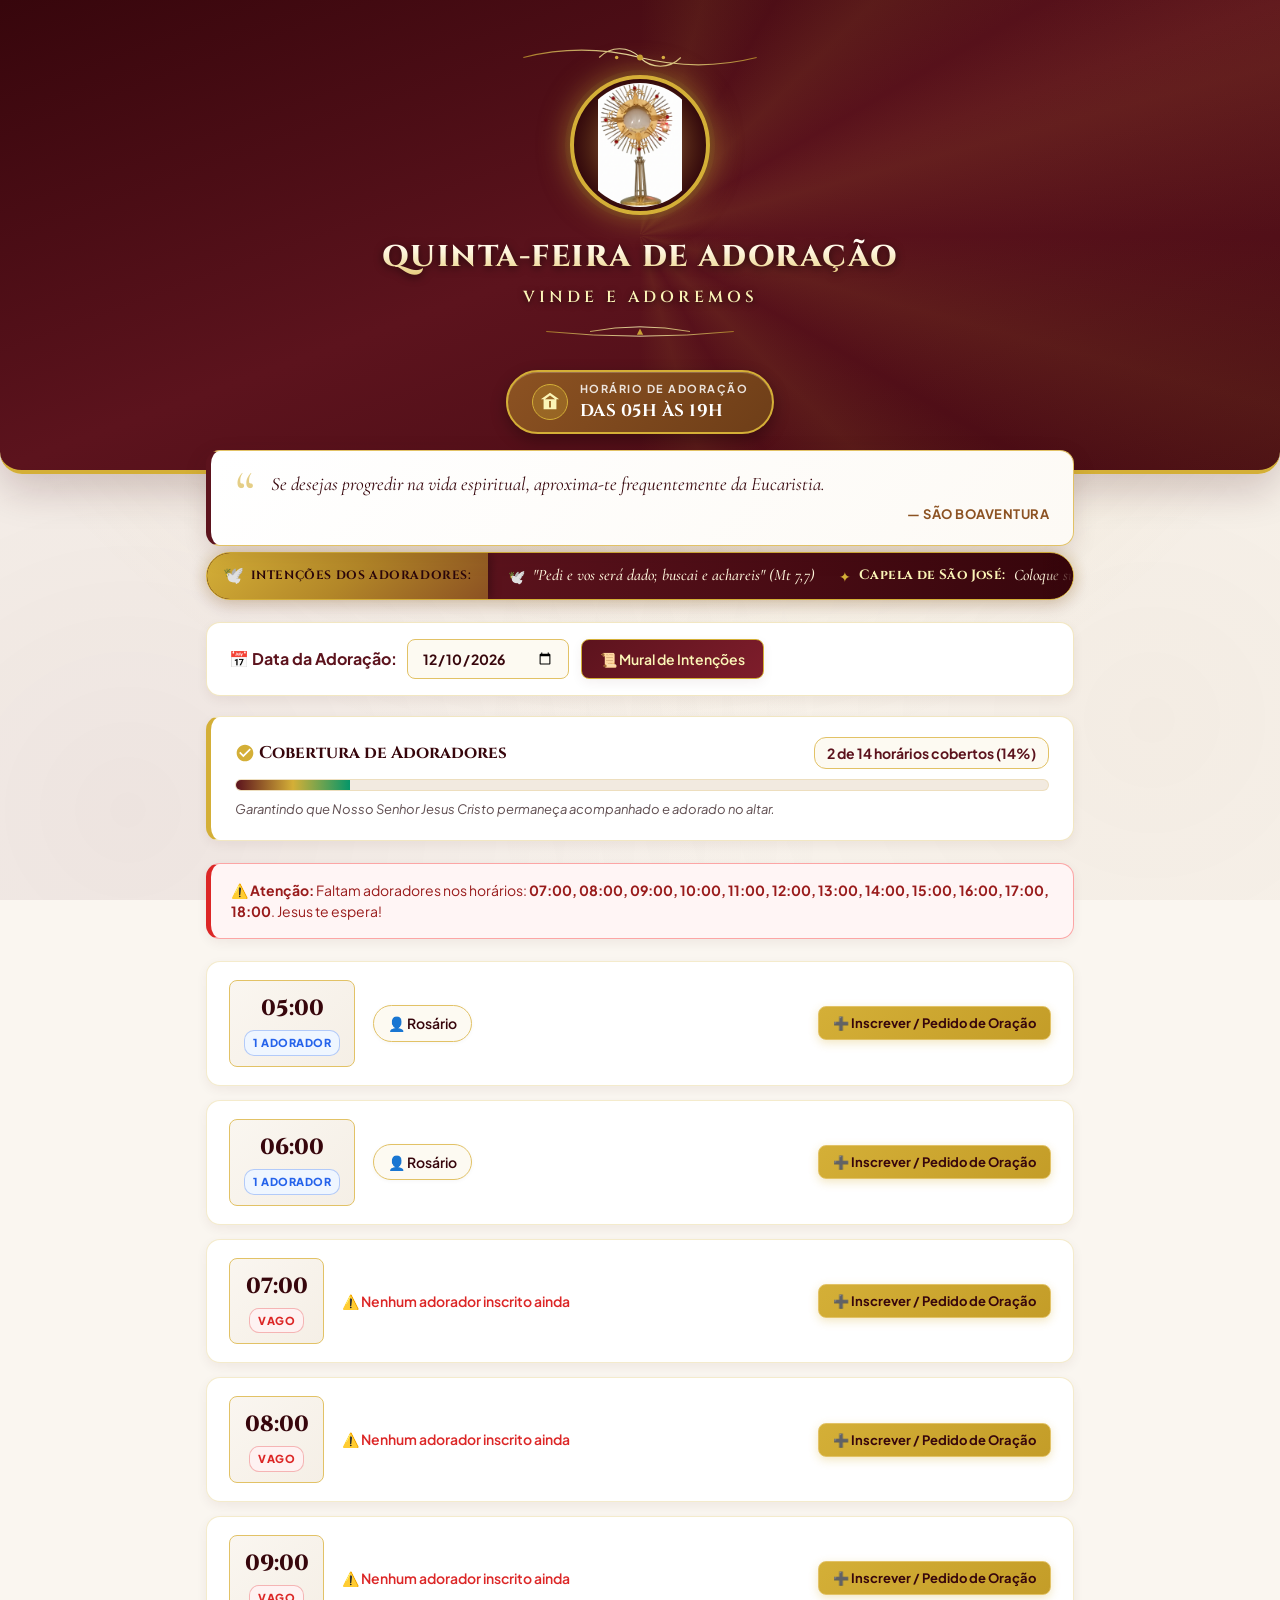
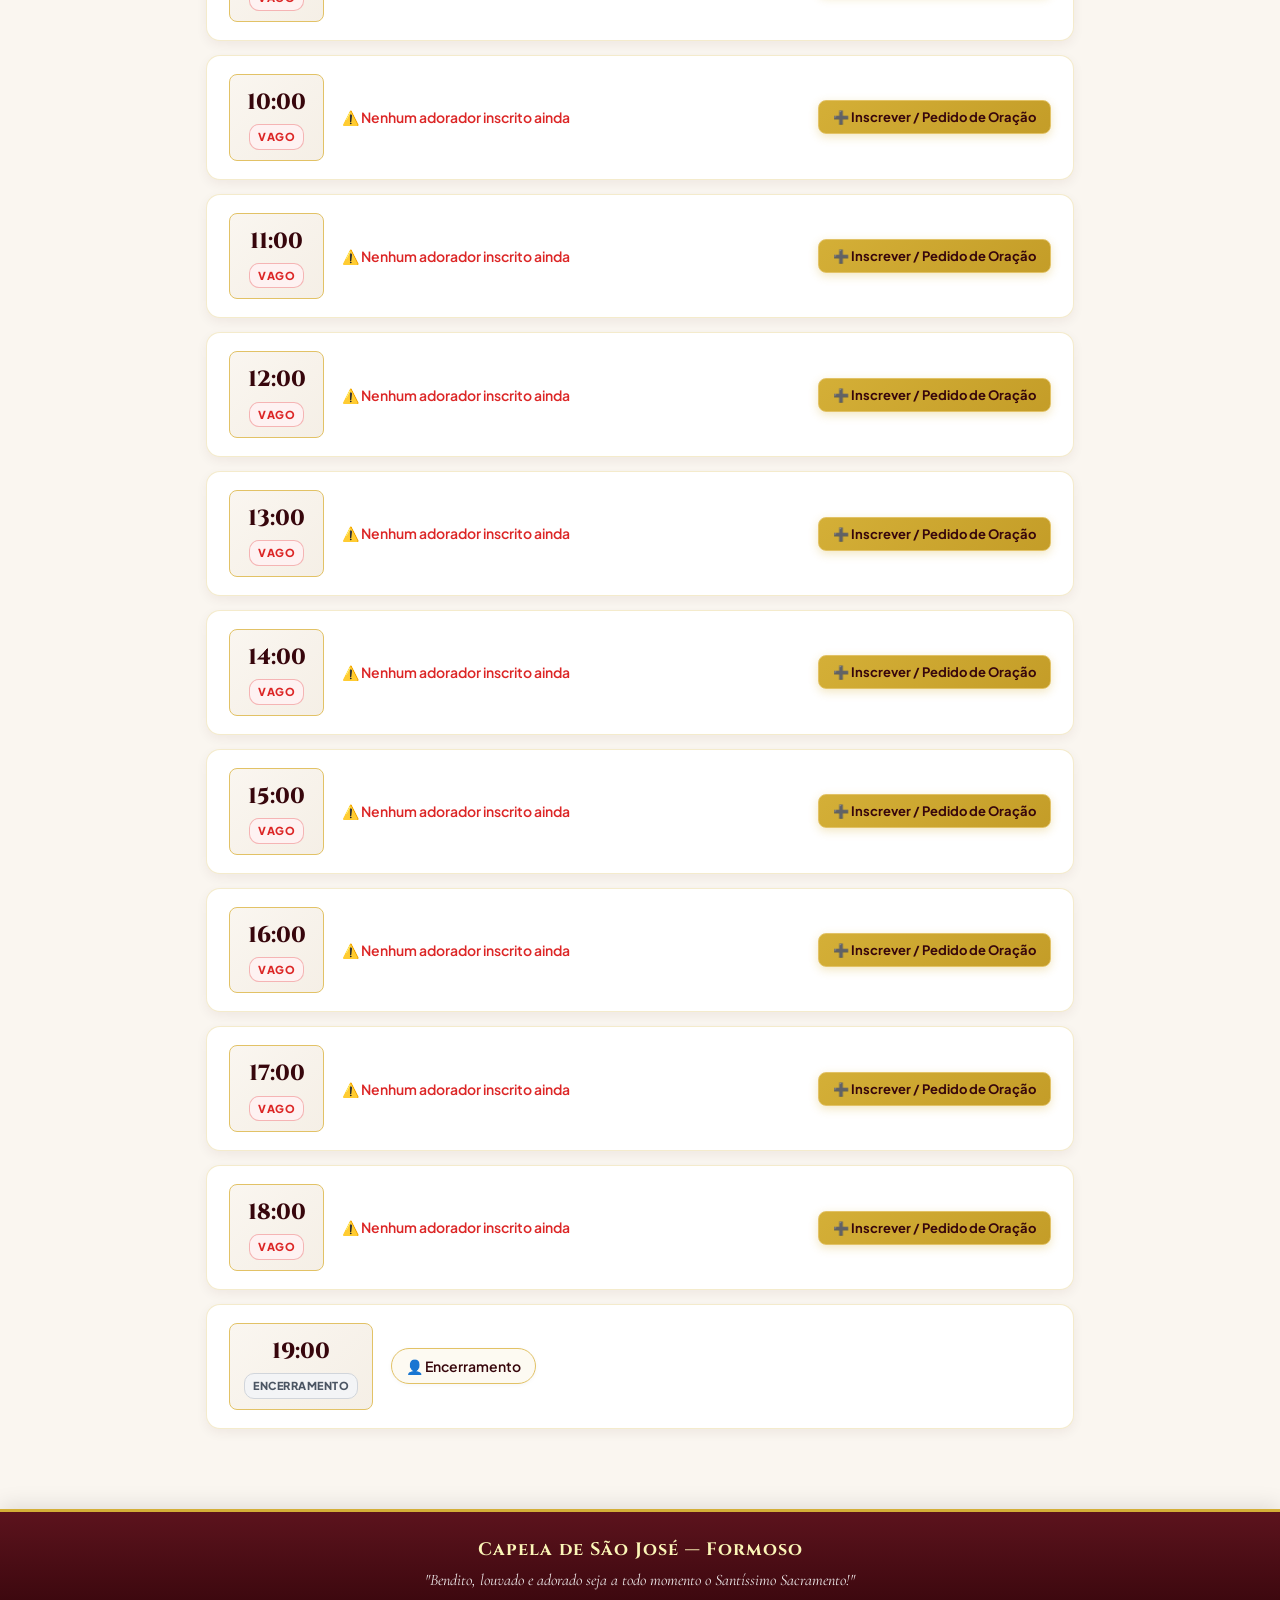
==== commit 8e0b15e1: "commit inicial5" ====
--- a/index.html
+++ b/index.html
@@ -266,8 +266,7 @@
           <p>Deseja colocar seu pedido de oração diante do Santíssimo? <strong>Inscreva-se em um dos horários de adoração</strong> na página inicial.</p>
         </div>
       </div>
-      <div class="modal-footer" style="justify-content: space-between;">
-        <button type="button" class="btn btn-outline" id="copyIntentionsBtn">📋 Copiar Intenções</button>
+      <div class="modal-footer">
         <button type="button" class="btn btn-gold" id="closeIntentionsFooterBtn">Fechar</button>
       </div>
     </div>
